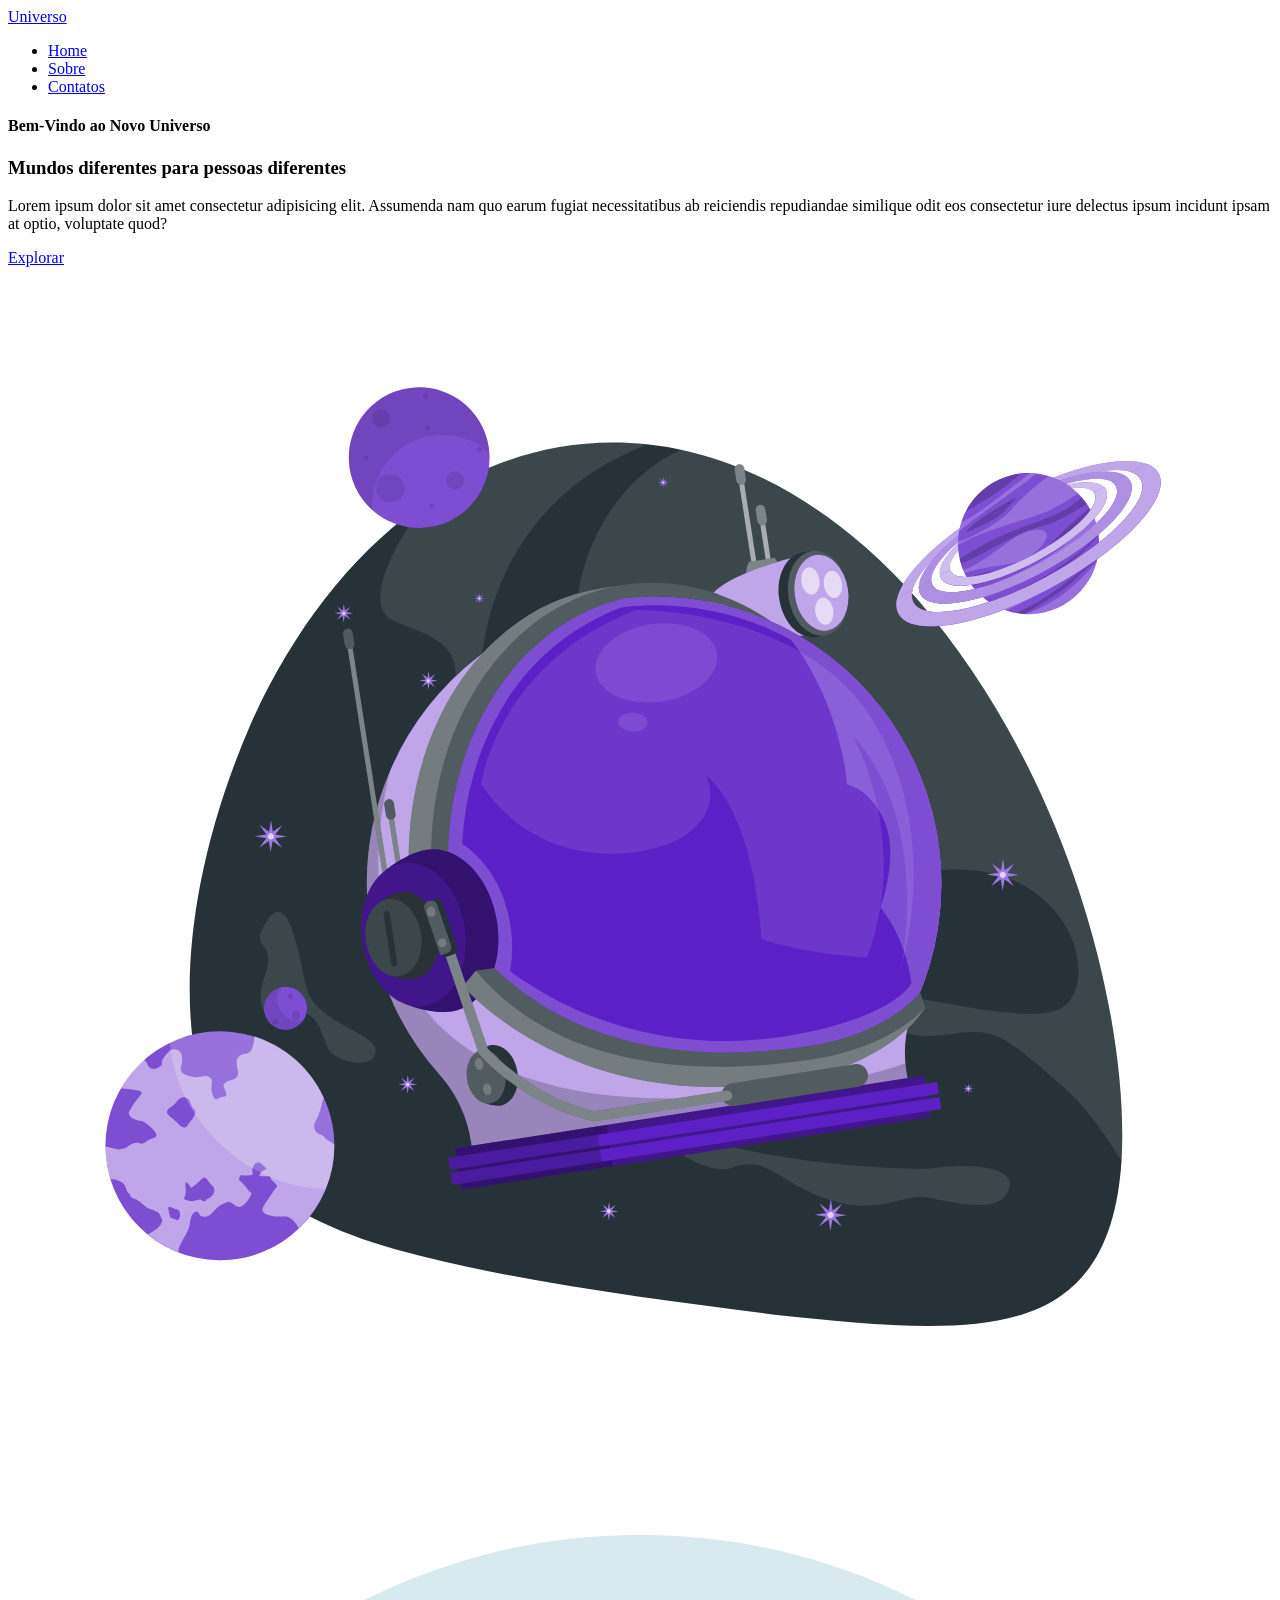
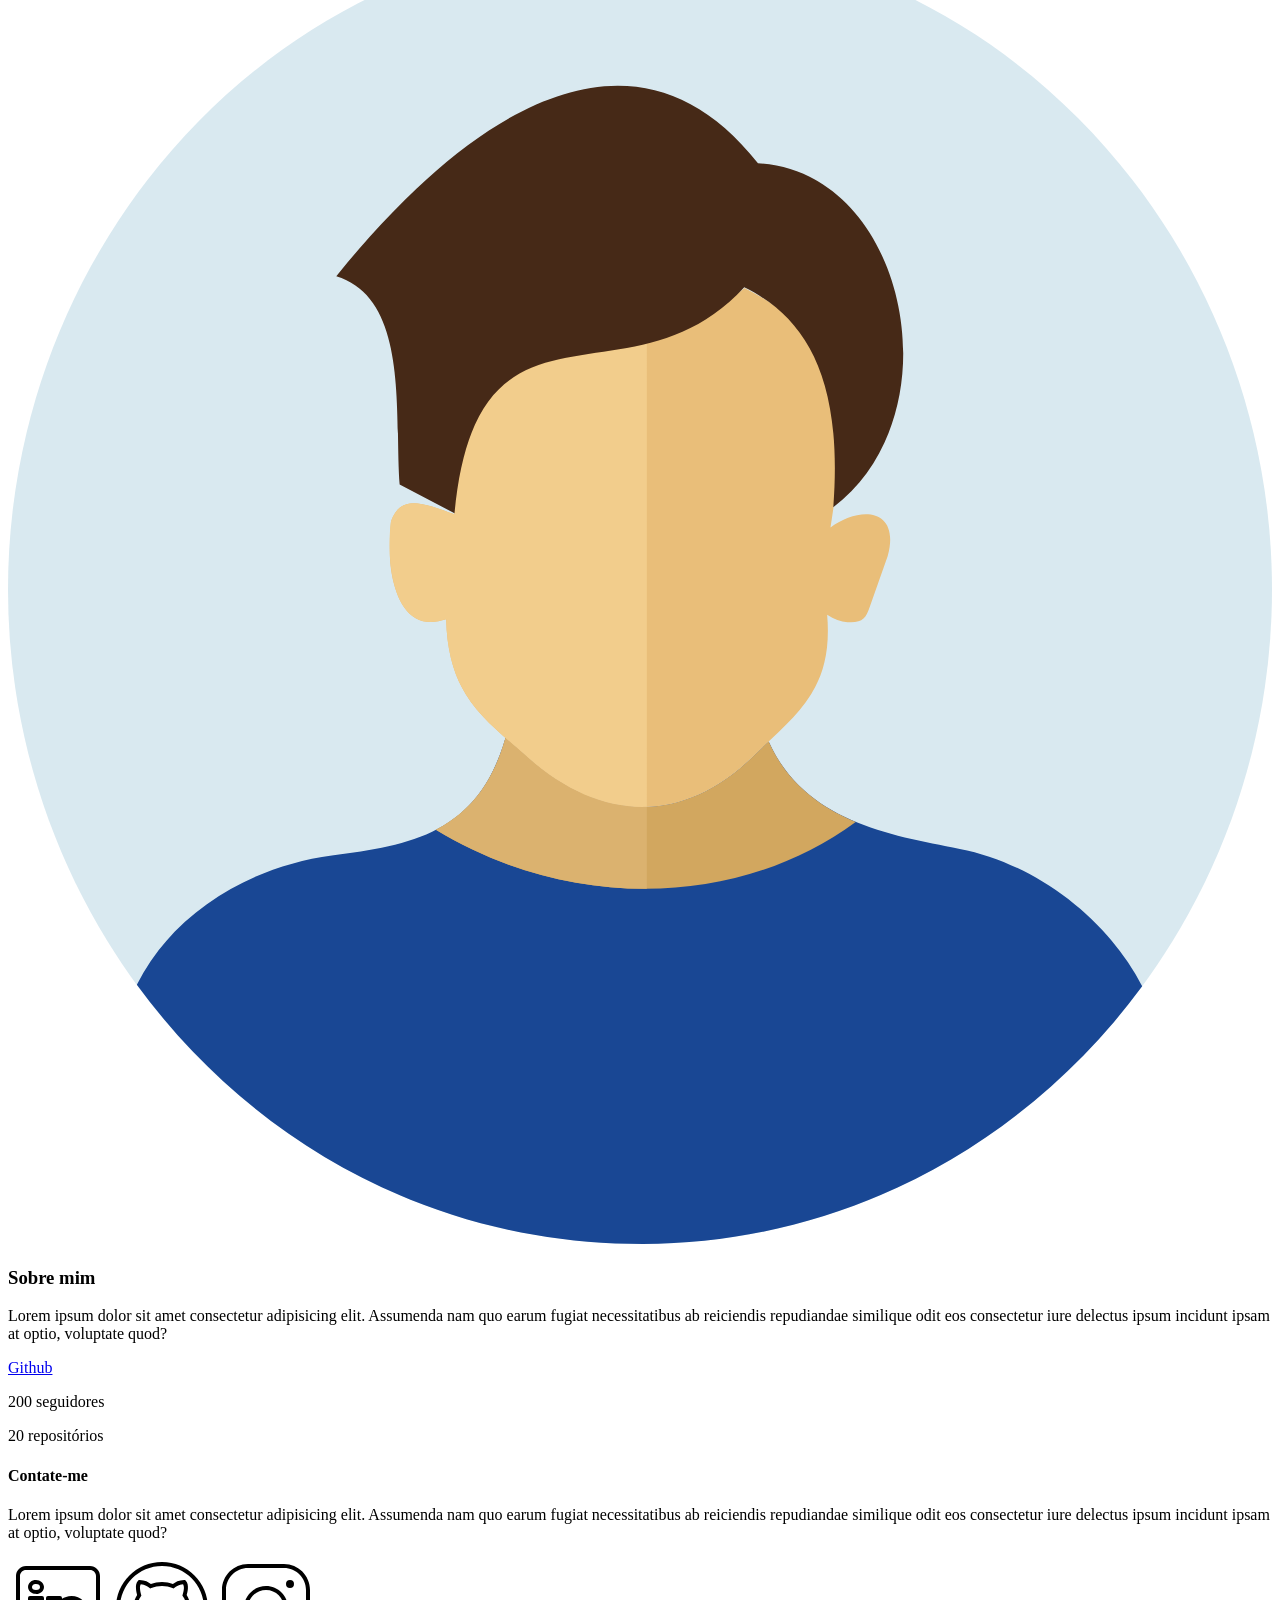
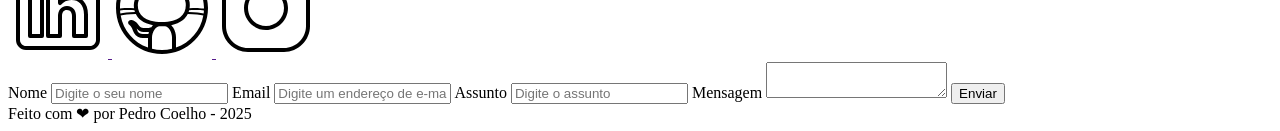
==== index.html @ 9529c49c ":sparkles: Commit do Index e Pagina 2" ====
<!DOCTYPE html>
<html lang="pt-br">
<head>
    <meta charset="UTF-8">
    <meta name="viewport" content="width=device-width, initial-scale=1.0">
    <meta name="description" content="Projeto Portfólio do Pedro, desenvolvedor Web FullStack">
    <meta name="author" content="Pedro Coelho">
    <meta name="keywords" content="portfólio, desenvolvedor, web, fullstack, Pedro Coelho, HTML, CSS, JavaScript" >
    <link rel="icon" href="./assets/img/favicon.svg">
    <title>Portfólio do Pedro</title>
</head>
<body>

    <!--Cabeçalho da página-->
    <header>

        <div id="header_content">
           <!-- Título do cabeçalho -->
            <div id="titulo">
                <a href="#">Universo</a>
            </div>

            <!--Menu-->
            <div id="menu">

                <!--Barra de Navegação-->
                <nav>
                    <ul>
                        <li><a href="#">Home</a></li>
                        <li><a href="#about">Sobre</a></li>
                        <li><a href="#contact">Contatos</a></li>
                    </ul>
                </nav>
            </div>
        </div>
    </header>

    <!--Seção princiál da página-->
    <main>

        <!--Seção Home-->
        <section id="home">
            <article id="home_texto">

                <h4>Bem-Vindo ao Novo Universo</h4>
                <h1>Mundos diferentes para pessoas diferentes</h1>
                <p>Lorem ipsum dolor sit amet consectetur adipisicing elit. Assumenda nam quo earum fugiat necessitatibus ab reiciendis repudiandae similique odit eos consectetur iure delectus ipsum incidunt ipsam at optio, voluptate quod?</p>
                <a href="https://github.com/phccoelho" target="_blank">Explorar</a>
            </article>

            <article id="home_imagem">

                <img src="./assets/img/astronauta.svg" alt="Capacete do Astronauta com Animação"/>


            </article>
        </section>

        <!--Seção Sobre-->
        <section id="about">
            
            <img src="./assets/img/user_01.svg" alt="Foto do Perfil do Github"/>

            <article id="about_texto">
                <h1>Sobre mim</h1>
                <p>Lorem ipsum dolor sit amet consectetur adipisicing elit. Assumenda nam quo earum fugiat necessitatibus ab reiciendis repudiandae similique odit eos consectetur iure delectus ipsum incidunt ipsam at optio, voluptate quod?</p>

                <div id="about_github">
                    <a href="https://github.com/phccoelho" target="_blank">Github</a>
                    <p>200 seguidores</p>
                    <p>20 repositórios</p>
                </div>
            </article>
        </section>

        <!--Seção Contatos-->
        <section id="contact">
            <h4>Contate-me</h4>
            <p>Lorem ipsum dolor sit amet consectetur adipisicing elit. Assumenda nam quo earum fugiat necessitatibus ab reiciendis repudiandae similique odit eos consectetur iure delectus ipsum incidunt ipsam at optio, voluptate quod?</p>
            
            <div id="icones_redes_sociais">
                
                <a href="" target="_blank">
                    <img src="./assets/img/linkedin.svg" alt="Ícone do Linkedin"/>
                </a>

                <a href="" target="_blank">
                    <img src="./assets/img/github.svg" alt="Ícone do Github"/>
                </a>

                <a href="" target="_blank">
                    <img src="./assets/img/instagram.svg" alt="Ícone do Instagram"/>
                </a>
            </div>
                
            <form action="" method="POST">
                <label for="nome">Nome</label>
                <input
                    id="nome"
                    name="nome"
                    type="text"
                    placeholder="Digite o seu nome"
                >
                <span id="txtNome"></span>

                <label for="email">Email</label>
                <input
                    id="email"
                    name="email"
                    type="text"
                    placeholder="Digite um endereço de e-mail válido"
                >
                <span id="txtEmail"></span>

                <label for="assunto">Assunto</label>
                <input
                    id="assunto"
                    name="assunto"
                    type="text"
                    placeholder="Digite o assunto"
                >
                <span id="txtAssunto"></span>

                <label for="mensagem">Mensagem</label>
                <textarea name="mensagem" id="mensagem" placeholder="Digite a sua mensagem">

                </textarea>

                <button type="submit">Enviar</button>
            </form>
        </section>
    </main>

    <!-- Rodapé da página -->
    <footer>        
        Feito com ❤ por Pedro Coelho - 2025
    </footer>
</body>
</html>
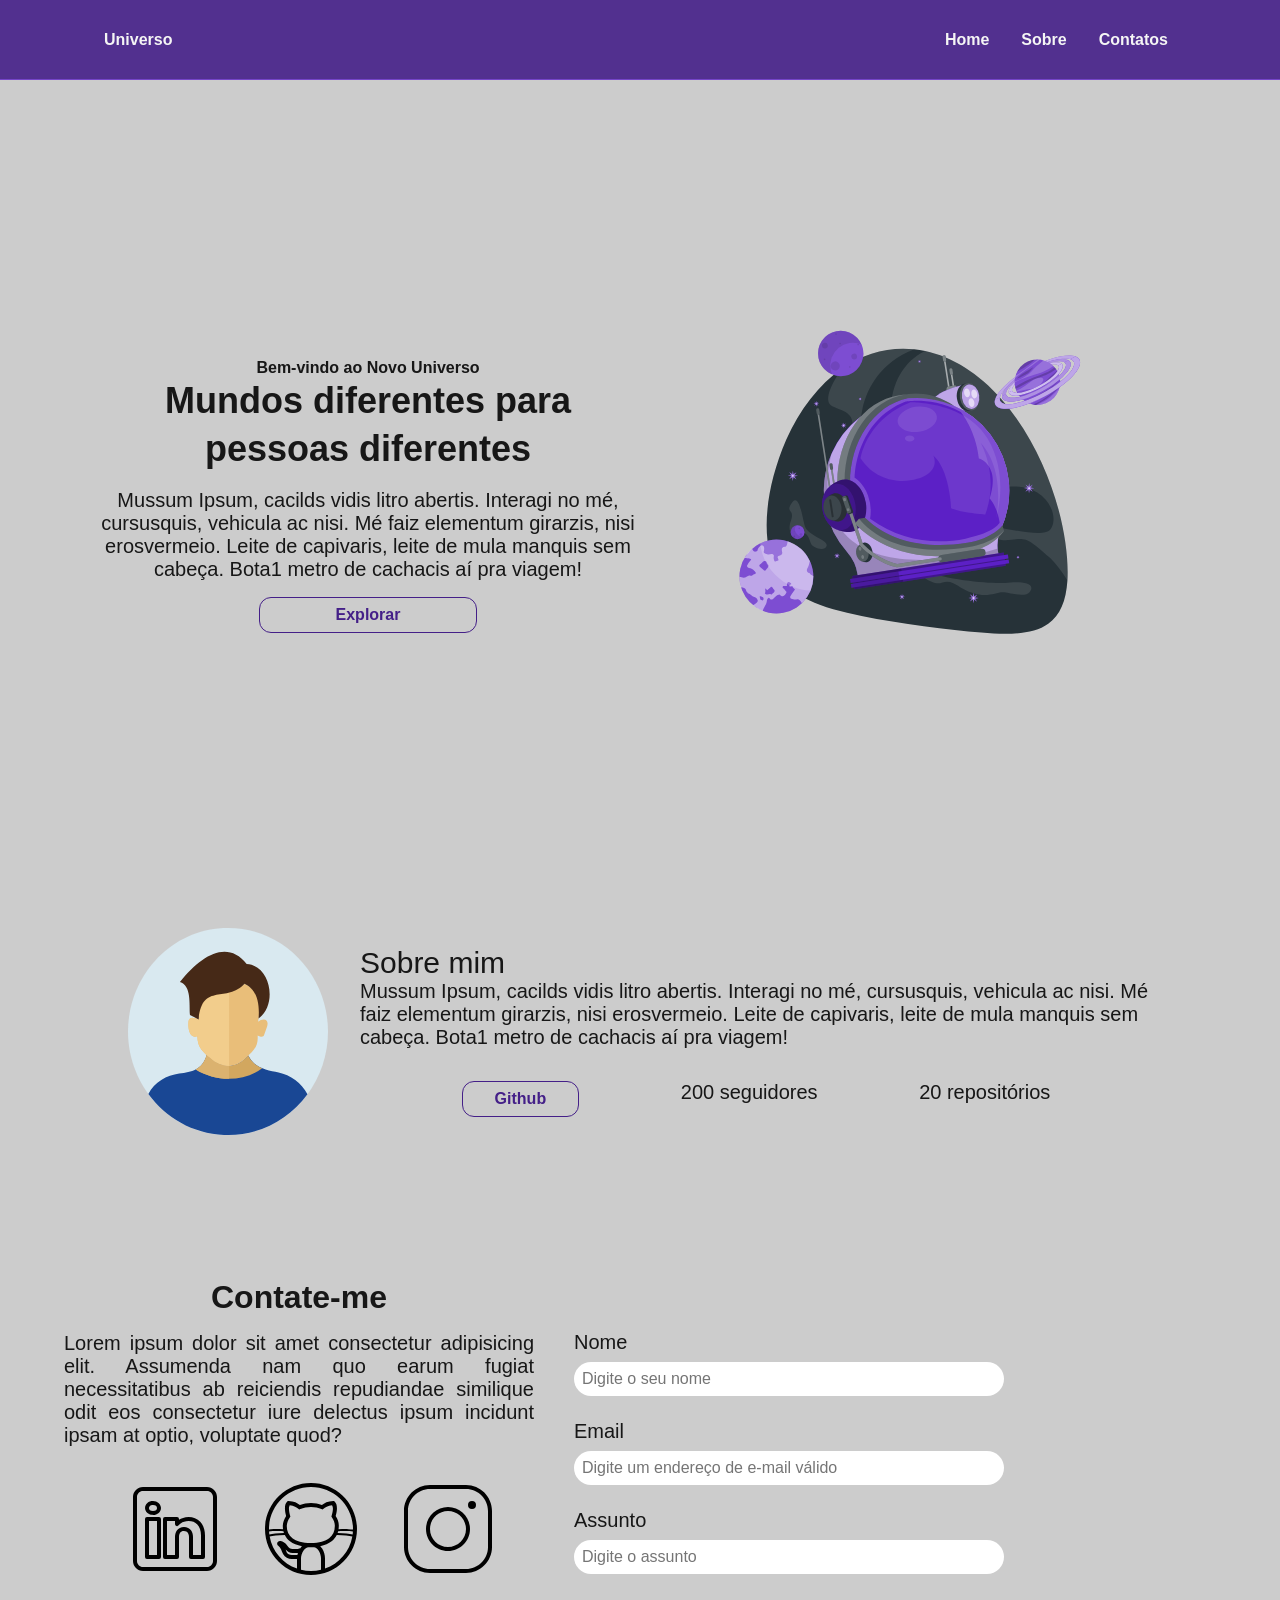
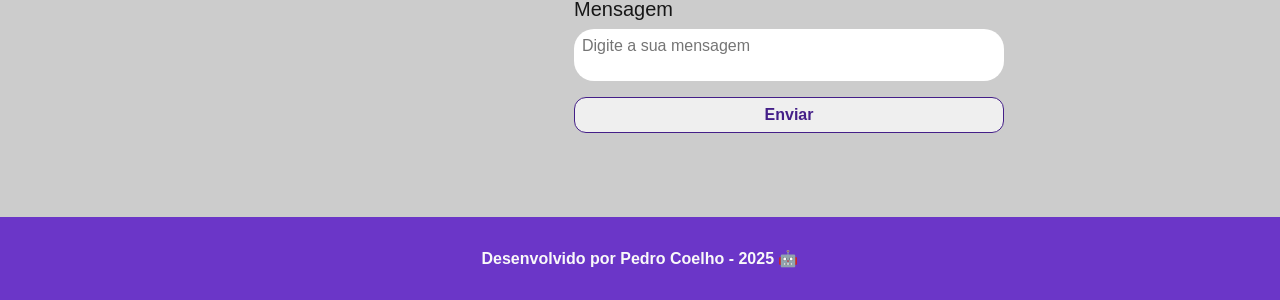
==== commit 195397c4: ":sparkles: Aplicação do CSS nas páginas" ====
--- a/index.html
+++ b/index.html
@@ -1,139 +1,166 @@
 <!DOCTYPE html>
-<html lang="pt-br">
-<head>
-    <meta charset="UTF-8">
-    <meta name="viewport" content="width=device-width, initial-scale=1.0">
-    <meta name="description" content="Projeto Portfólio do Pedro, desenvolvedor Web FullStack">
-    <meta name="author" content="Pedro Coelho">
-    <meta name="keywords" content="portfólio, desenvolvedor, web, fullstack, Pedro Coelho, HTML, CSS, JavaScript" >
-    <link rel="icon" href="./assets/img/favicon.svg">
+<html lang="pt-BR">
+  <head>
+
+    <!-- Servidores de Fontes do Google -->
+    <link rel="preconnect" href="https://fonts.googleapis.com" />
+    <link rel="preconnect" href="https://fonts.gstatic.com" crossorigin />
+
+    <!-- Fonte do Google - Poppins -->
+    <link href="https://fonts.googleapis.com/css2?family=Poppins&display=swap" rel="stylesheet"/>
+
+    <meta charset="UTF-8" />
+    <meta name="viewport" content="width=device-width, initial-scale=1.0" />
+    <meta name="description" content="Projeto Portfólio do Pedro, desenvolvedor web fullstack."/>
+    <meta name="author" content="Pedro Coelho" />
+    <meta name="keywords" content="Portfólio, desenvolvedor, web, fullstack, Pedro Coelho, HTML, CSS, JavaScript"/>
+    <link rel="icon" href="./assets/img/favicon.svg" />
+
+    <!-- Link pra acessar o CSS -->
+    <link rel="stylesheet" href="./assets/css/styles.css" />
+
     <title>Portfólio do Pedro</title>
-</head>
-<body>
+  </head>
+  <body>
+    <!-- Cabeçalho da página -->
+    <header class="flex menu_container">
 
-    <!--Cabeçalho da página-->
-    <header>
+      <div id="header_content" class="menu_content">
+        <!-- Título do cabeçalho -->
+        <div id="titulo">
+          <a href="#">Universo</a>
+        </div>
 
-        <div id="header_content">
-           <!-- Título do cabeçalho -->
-            <div id="titulo">
-                <a href="#">Universo</a>
-            </div>
+        <!-- menu -->
+        <div id="menu" class="flex">
 
-            <!--Menu-->
-            <div id="menu">
-
-                <!--Barra de Navegação-->
-                <nav>
-                    <ul>
-                        <li><a href="#">Home</a></li>
-                        <li><a href="#about">Sobre</a></li>
-                        <li><a href="#contact">Contatos</a></li>
-                    </ul>
-                </nav>
-            </div>
+          <!-- barra de navegação -->
+          <nav>
+            <ul class="flex menu_list">
+              <li><a href="#">Home</a></li>
+              <li><a href="#about">Sobre</a></li>
+              <li><a href="#contact">Contatos</a></li>
+            </ul>
+          </nav>
         </div>
+      </div>
     </header>
 
-    <!--Seção princiál da página-->
+    <!-- seção principal da página -->
     <main>
+      <!-- seção home -->
+      <section id="home" class="flex home_container">
 
-        <!--Seção Home-->
-        <section id="home">
-            <article id="home_texto">
+        <article id="home_texto" class="flex home_content">
+          <h4>Bem-vindo ao Novo Universo</h4>
+          <h1>Mundos diferentes para pessoas diferentes</h1>
+          <p>Mussum Ipsum, cacilds vidis litro abertis. Interagi no mé, cursusquis, vehicula ac nisi. Mé faiz elementum girarzis, nisi erosvermeio. Leite de capivaris, leite de mula manquis sem cabeça. Bota1 metro de cachacis aí pra viagem!</p>
+          <a href="https://github.com/phccoelho" target="_blank" class="botao" >Explorar</a
+          >
+        </article>
 
-                <h4>Bem-Vindo ao Novo Universo</h4>
-                <h1>Mundos diferentes para pessoas diferentes</h1>
-                <p>Lorem ipsum dolor sit amet consectetur adipisicing elit. Assumenda nam quo earum fugiat necessitatibus ab reiciendis repudiandae similique odit eos consectetur iure delectus ipsum incidunt ipsam at optio, voluptate quod?</p>
-                <a href="https://github.com/phccoelho" target="_blank">Explorar</a>
-            </article>
+        <article id="home_imagem" class="flex home_content">
+          <img src="./assets/img/astronauta.svg"alt="Capacete do astronauta com animação"/>
+        </article>
+      </section>
 
-            <article id="home_imagem">
+      <!-- seção sobre -->
+      <section id="about" class="flex">
+        <!--Conteúdo da seção-->
+        <div id="conteudo" class="flex">
+          <img src="./assets/img/user_01.svg" alt="Foto do perfil do GitHub" class="img_profile"/>
+          <article id="about_texto">
+            <h2>Sobre mim</h2>
+            <p>
+              Mussum Ipsum, cacilds vidis litro abertis. Interagi no mé, cursusquis, vehicula ac nisi. Mé faiz elementum girarzis, nisi erosvermeio. Leite de capivaris, leite de mula manquis sem cabeça. Bota1 metro de cachacis aí pra viagem!
+            </p>
 
-                <img src="./assets/img/astronauta.svg" alt="Capacete do Astronauta com Animação"/>
+            <div id="about_github" class="sobre_container">
+              <a
+                href="https://github.com/phccoelho" target="_blank"class="botao"
+                >Github</a
+              >
+              <p>200 seguidores</p>
+              <p>20 repositórios</p>
+            </div>
+          </article>
+        </div>
+      </section>
+      
+      <!-- seção contatos -->
+      <section id="contact" class="contato_container">
+        <article id="redes_sociais" class="contato_content">
+          <h4>Contate-me</h4>
+          <p>
+            Lorem ipsum dolor sit amet consectetur adipisicing elit. Assumenda nam
+            quo earum fugiat necessitatibus ab reiciendis repudiandae similique
+            odit eos consectetur iure delectus ipsum incidunt ipsam at optio,
+            voluptate quod?
+          </p>
 
+          <div id="icones_redes_sociais" class="social_container">
+            <a
+              href="https://www.linkedin.com/in/pedro-coelho-646552273/" target="_blank" class="social_icon"  aria-label="LinkedIn"
+            >
+              <img src="./assets/img/linkedin.svg" alt="Ícone do Linkedin" />
+            </a>
+            <a
+              href="https://github.com/phccoelho"target="_blank" class="social_icon" aria-label="GitHub"
+            >
+              <img src="./assets/img/github.svg" alt="Ícone do Github" />
+            </a>
+            <a
+              href=""
+              target="_blank"
+              aria-label="Instagram"
+              class="social_icon"
+            >
+              <img src="./assets/img/instagram.svg" alt="Ícone do Instagram" />
+            </a>
+          </div>
+        </article>
+          <form action="#" method="POST">
+            <label for="nome">Nome</label>
+            <input
+              id="nome"
+              name="nome"
+              type="text"
+              placeholder="Digite o seu nome"
+            />
+            <span id="txtNome"></span>
 
-            </article>
-        </section>
+            <label for="email">Email</label>
+            <input
+              id="email"
+              name="email"
+              type="text"
+              placeholder="Digite um endereço de e-mail válido"
+            />
+            <span id="txtEmail"></span>
 
-        <!--Seção Sobre-->
-        <section id="about">
-            
-            <img src="./assets/img/user_01.svg" alt="Foto do Perfil do Github"/>
+            <label for="assunto">Assunto</label>
+            <input
+              id="assunto"
+              name="assunto"
+              type="text"
+              placeholder="Digite o assunto"
+            />
+            <span id="txtAssunto"></span>
 
-            <article id="about_texto">
-                <h1>Sobre mim</h1>
-                <p>Lorem ipsum dolor sit amet consectetur adipisicing elit. Assumenda nam quo earum fugiat necessitatibus ab reiciendis repudiandae similique odit eos consectetur iure delectus ipsum incidunt ipsam at optio, voluptate quod?</p>
+            <label for="mensagem">Mensagem</label>
+            <textarea
+              name="mensagem"
+              id="mensagem"
+              placeholder="Digite a sua mensagem"
+            ></textarea>
 
-                <div id="about_github">
-                    <a href="https://github.com/phccoelho" target="_blank">Github</a>
-                    <p>200 seguidores</p>
-                    <p>20 repositórios</p>
-                </div>
-            </article>
-        </section>
-
-        <!--Seção Contatos-->
-        <section id="contact">
-            <h4>Contate-me</h4>
-            <p>Lorem ipsum dolor sit amet consectetur adipisicing elit. Assumenda nam quo earum fugiat necessitatibus ab reiciendis repudiandae similique odit eos consectetur iure delectus ipsum incidunt ipsam at optio, voluptate quod?</p>
-            
-            <div id="icones_redes_sociais">
-                
-                <a href="" target="_blank">
-                    <img src="./assets/img/linkedin.svg" alt="Ícone do Linkedin"/>
-                </a>
-
-                <a href="" target="_blank">
-                    <img src="./assets/img/github.svg" alt="Ícone do Github"/>
-                </a>
-
-                <a href="" target="_blank">
-                    <img src="./assets/img/instagram.svg" alt="Ícone do Instagram"/>
-                </a>
-            </div>
-                
-            <form action="" method="POST">
-                <label for="nome">Nome</label>
-                <input
-                    id="nome"
-                    name="nome"
-                    type="text"
-                    placeholder="Digite o seu nome"
-                >
-                <span id="txtNome"></span>
-
-                <label for="email">Email</label>
-                <input
-                    id="email"
-                    name="email"
-                    type="text"
-                    placeholder="Digite um endereço de e-mail válido"
-                >
-                <span id="txtEmail"></span>
-
-                <label for="assunto">Assunto</label>
-                <input
-                    id="assunto"
-                    name="assunto"
-                    type="text"
-                    placeholder="Digite o assunto"
-                >
-                <span id="txtAssunto"></span>
-
-                <label for="mensagem">Mensagem</label>
-                <textarea name="mensagem" id="mensagem" placeholder="Digite a sua mensagem">
-
-                </textarea>
-
-                <button type="submit">Enviar</button>
-            </form>
-        </section>
+            <button class="botao" type="submit">Enviar</button>
+          </form>
+         
+      </section>
     </main>
 
     <!-- Rodapé da página -->
-    <footer>        
-        Feito com ❤ por Pedro Coelho - 2025
-    </footer>
-</body>
+    <footer>Desenvolvido por Pedro Coelho - 2025 🤖</footer>
+  </body>
 </html>
--- a/assets/css/styles.css
+++ b/assets/css/styles.css
@@ -0,0 +1,361 @@
+/* RESETAR CONFIGURAÇÕES DO NAVEGADOR */
+* {
+    margin: 0;
+    padding: 0;
+    box-sizing: border-box;
+    text-decoration: none;
+    font-weight: 400;
+    outline: none;
+    font-family: "Poppings", sans-serif;
+  }
+  
+  /* VARIÁVEIS CORES */
+  
+  :root {
+    --purple-200: #9a7bd1;
+    --purple-500: #6b36c8;
+    --purple-800: #441f88;
+    --gray-200: #cccccc;
+    --gray-400: #505861;
+    --black-800: #171717;
+    --white: #f9f9f9;
+  }
+  
+  html {
+    width: 100%;
+    height: 100vh;
+    scroll-behavior: smooth;
+  }
+  
+  body {
+    background-color: var(--gray-200);
+    color: var(--black-800);
+    -webkit-font-smoothing: antialiased;
+    -moz-osx-font-smootingh: grayscale;
+  }
+  button,
+  a {
+    cursor: pointer;
+  }
+  .botao {
+    padding: 0.5rem 2rem;
+    border: 1px solid var(--purple-800);
+    border-radius: 0.75rem;
+    font-size: 1rem;
+    font-weight: 700;
+    text-align: center;
+    color: var(--purple-800);
+    background-color: none;
+  }
+  .botao:hover {
+    color:var(--white);
+    background-color: var(--purple-800);
+  }
+  .flex {
+    display:flex;
+    justify-content: center;
+    align-items: center;
+  }
+  
+  /* Header */
+  .menu_container{
+    position:stick;
+    top:0;
+    width:100%;
+    height: 5rem;
+    background-color: var(--purple-800);
+    border-bottom: 1px solid var(--purple-500);
+    filter:opacity(0.9);
+    z-index: 1000;
+  }
+  .menu_container a{
+    font-weight: 700;
+    color: var(--white);
+  }
+  .menu_container a:hover{
+    color: var(--purple-200);
+  }
+  .menu_content{
+    display: flex;
+    justify-content: space-between;
+    align-items: center;
+    width: 100%;
+    height: 100%;
+    max-width: 1120px;
+    padding: 0 1.5rem;
+  }
+  .menu_list{
+    display: flex;
+    text-align: center;
+    list-style: none;
+    margin: 0;
+    padding: 0;
+  }
+  
+  .menu_list li{
+    margin-left: 1rem;
+  }
+  
+  .menu_list a{
+    display: block;
+    padding: 0.5rem;
+  }
+  
+  /* Home */
+  
+  .home_container{
+    height: calc(100vh - 6.25rem);
+    max-width: 1120px;
+    margin: 1rem auto;
+    padding: 0 1rem;
+  }
+  
+  .home_container p,
+  h1,
+  h4{
+    text-align: center;
+  }
+  
+  .home_container h1{
+    font-size: 2.25rem;
+    font-weight: 700;
+    line-height: 3rem;
+  }
+  
+  .home_container h4{
+    font-weight: 700;
+  }
+  
+  .home_container p{
+    margin: 1rem 0;
+    font-size:1.25rem;
+  }
+  
+  .home_container .botao{
+    width: 40%;
+  }
+  
+  .home_content{
+    flex-direction: column;
+    width: 50vw;
+  }
+  
+  .home_content img{
+    width: 75%;
+  }
+
+/* Estilização da Seção About */
+
+#about{
+    flex-direction: column;
+    margin: 2rem auto;
+    width: 80%;
+ }
+
+#conteudo{
+    flex-direction: row;
+    gap: 2rem;
+    font-size:1.25rem;
+
+}
+
+.img_profile{
+    width: 200px;
+}
+
+.sobre_container{
+  display:flex;
+  justify-content: space-evenly;
+  margin: 2rem 0 0 0;
+  
+}
+
+
+
+
+/* Estilização da Seção Video */
+
+#video{
+    flex-direction: column;
+    margin: 2rem auto;
+    width: 90%;
+ }
+
+/* Contato */
+
+.contato_container{
+  display: grid;
+  grid-template-columns: 1fr 1fr;
+  gap:1.25rem;
+  max-width: 1120px;
+  margin: 4rem 2rem;
+  padding: 0 2rem;
+  width: 80%;
+}
+
+.contato_container h4{
+  margin: 1rem 0;
+  font-size: 2rem;
+  font-weight: 700;
+}
+
+.contato_content{
+  flex-direction: column;
+  margin: 4rem 0 0 0;
+  font-size:1.25rem;
+
+}
+
+.contato_content p{
+  display:block;
+  text-align: justify;
+}
+
+.social_container{
+  display:flex;
+  justify-content: space-evenly;
+  margin: 2rem 0 0 0;
+}
+
+.social_icon{
+  width:4.75rem;
+  height:4.75rem;
+}
+
+.social_icon:hover{
+  filter: brightness(0)
+          saturate(100%)
+          invert(20%)
+          sepia(24%)
+          saturate(4557%)
+          hue-rotate(242deg)
+          brightness(89%)
+          contrast(108%)
+}
+/*Formulário*/
+
+form{
+  display:flex;
+  flex-direction: column;
+  margin: 7rem 0 0 0;
+  padding: 1.25rem;
+}
+
+form label{
+  font-size: 1.25rem;
+  text-align: left;
+}
+
+form input,
+form textarea{
+  width:100%;
+  margin: 0.5rem 0 1rem;
+  padding: 0.5rem;
+  border-radius: 1.25rem;
+  border:none;
+  font-size: 1rem;
+}
+
+textarea{
+  resize:none;
+}
+
+form span{
+  margin-bottom: 0.5rem;
+  margin-left: 0.75rem;
+  font-size: 0.75rem;
+  line-height: 1.25rem;
+  color: red;
+}
+
+
+/* Estilização da Seção Footer */
+
+footer{
+    flex-direction: column;
+    margin: 0;
+    padding: 2rem;
+    color: var(--white);
+    background-color: var(--purple-500);
+    font-weight: bold;
+    text-align: center;
+}
+
+.redes_sociais {
+    display: flex;
+    justify-content: space-evenly; 
+    margin: 1rem 0 0 0;
+    width: 320px;
+}
+
+/*Responsibilidade mobile*/
+
+@media screen and(max-width: 960px){
+  body{
+    display: flex;
+    flex-direction: column;
+    min-height: 100vh;
+  }
+
+  main{
+    flex:1;
+    flex-direction: column;
+  }
+
+  footer{
+    margin-top: auto;
+  }
+
+  .home_container{
+    flex-direction: column-reverse;
+    gap:0;
+    height: auto;
+    margin-top: 0;
+    padding: 1rem;
+  }
+
+  .home_content{
+    width:100%;
+    margin: 0;
+  }
+
+  .home_content .botao{
+    width:60%;
+    margin-top: 1rem;
+  }
+
+  .sobre_container{
+    flex-direction: column;
+    height: auto;
+    margin: 1rem auto;
+    padding: 2rem 1rem;
+  }
+
+  .sobre_container img{
+    width:50%;
+    margin-bottom: 1rem;
+  }
+
+  .contato_container{
+    grid-template-columns: 1fr;
+    gap: 1rem;
+    margin: 1rem auto;
+    padding: 0 1rem;
+  }
+
+  .contato_content{
+    margin: 1rem 0 0 0;
+
+  }
+
+  .social_container{
+    margin: 1.5rem 0 0 0;
+
+  }
+
+  form{
+    margin: 1.5rem 0 0 0;
+    padding: 1rem;
+  }
+}
+
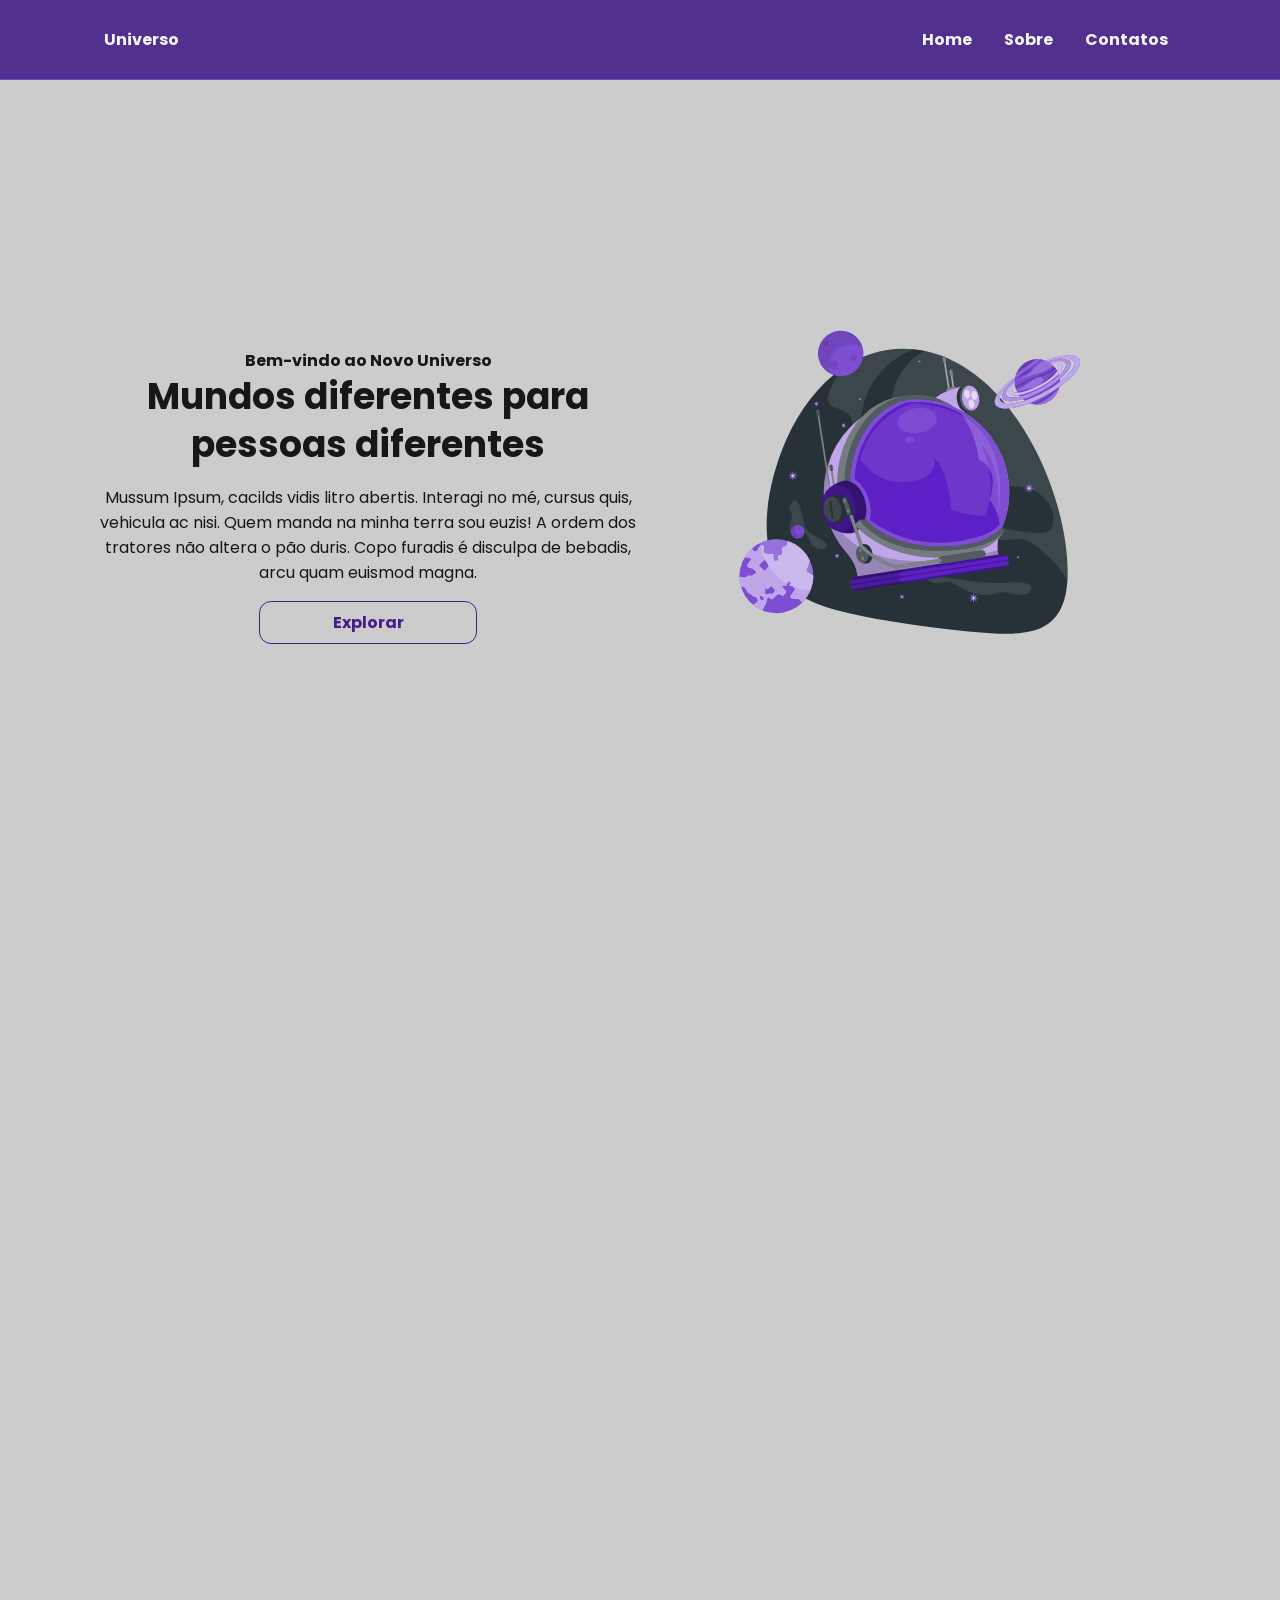
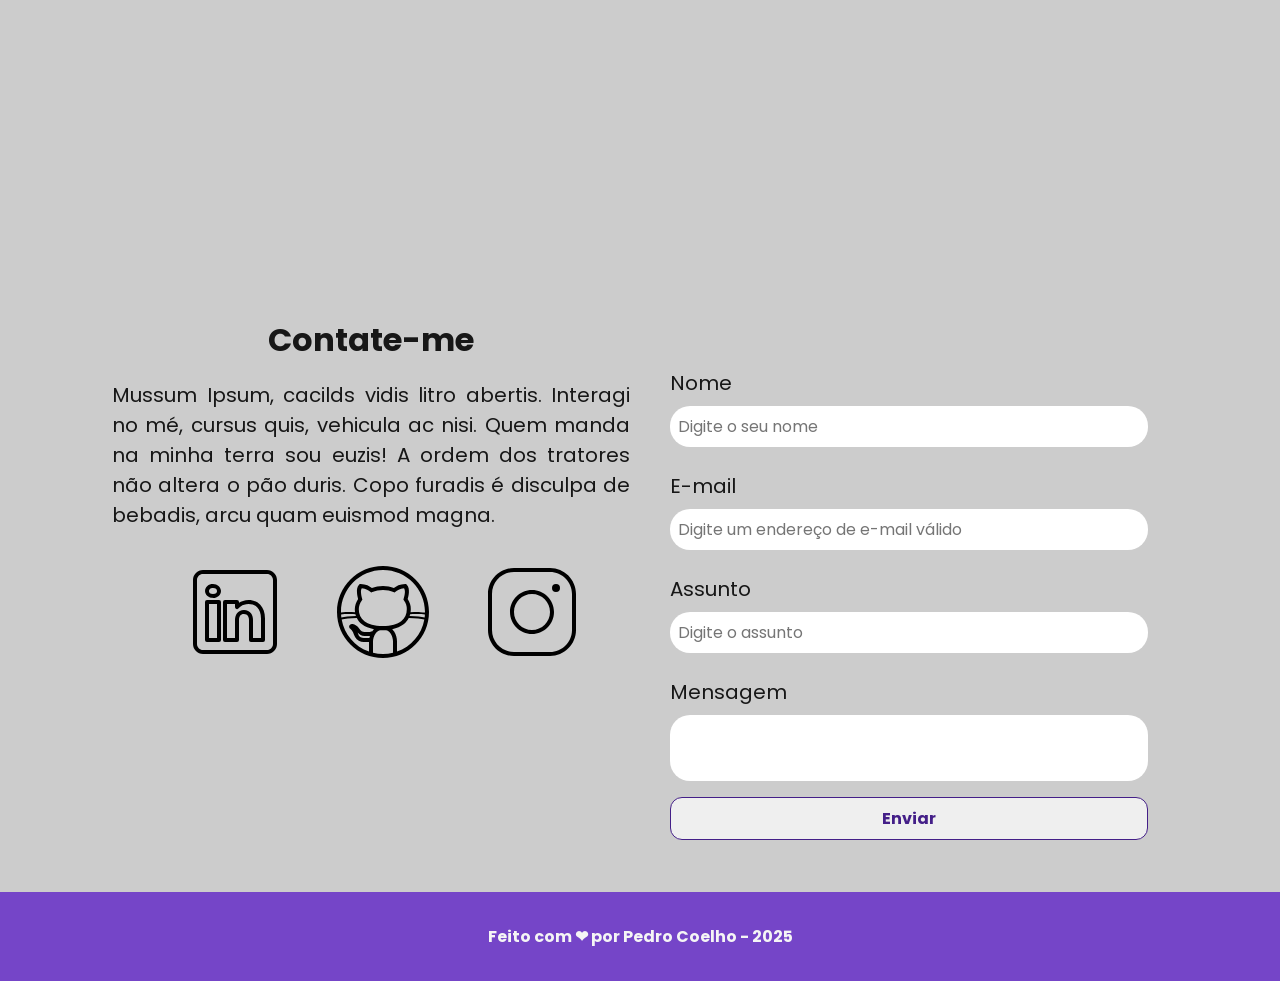
==== commit 867d9edb: ":sparkles: Criação do script.js" ====
--- a/index.html
+++ b/index.html
@@ -1,166 +1,142 @@
 <!DOCTYPE html>
-<html lang="pt-BR">
-  <head>
+<html lang="pt-br">
+
+<head>
 
     <!-- Servidores de Fontes do Google -->
-    <link rel="preconnect" href="https://fonts.googleapis.com" />
-    <link rel="preconnect" href="https://fonts.gstatic.com" crossorigin />
+    <link rel="preconnect" href="https://fonts.googleapis.com">
+    <link rel="preconnect" href="https://fonts.gstatic.com" crossorigin>
 
     <!-- Fonte do Google - Poppins -->
-    <link href="https://fonts.googleapis.com/css2?family=Poppins&display=swap" rel="stylesheet"/>
+    <link href="https://fonts.googleapis.com/css2?family=Poppins&display=swap" rel="stylesheet">
 
-    <meta charset="UTF-8" />
-    <meta name="viewport" content="width=device-width, initial-scale=1.0" />
-    <meta name="description" content="Projeto Portfólio do Pedro, desenvolvedor web fullstack."/>
-    <meta name="author" content="Pedro Coelho" />
-    <meta name="keywords" content="Portfólio, desenvolvedor, web, fullstack, Pedro Coelho, HTML, CSS, JavaScript"/>
+    <meta charset="UTF-8">
+    <meta name="viewport" content="width=device-width, initial-scale=1.0">
+    <meta name="description" content="Projeto Portfólio do Pedro desenvolvedor web fullstack.">
+    <meta name="author" content="Pedro Coelho">
+    <meta name="keywords" content="portfólio, desenvolvedor, web, fullstack, Pedro Coelho, HTML, CSS, JavaScript">
     <link rel="icon" href="./assets/img/favicon.svg" />
 
-    <!-- Link pra acessar o CSS -->
+    <!-- Link para o arquivo CSS -->
     <link rel="stylesheet" href="./assets/css/styles.css" />
 
-    <title>Portfólio do Pedro</title>
-  </head>
-  <body>
+    <title>Portfólio do Rafael</title>
+</head>
+
+<body>
+
     <!-- Cabeçalho da página -->
     <header class="flex menu_container">
 
-      <div id="header_content" class="menu_content">
-        <!-- Título do cabeçalho -->
-        <div id="titulo">
-          <a href="#">Universo</a>
+        <div id="header_content" class="menu_content">
+            <!-- Título do cabeçalho -->
+            <div id="titulo">
+                <a href="#">Universo</a>
+            </div>
+
+            <!-- Menu -->
+            <div id="menu" class="flex">
+
+                <!-- Barra de Navegação -->
+                <nav>
+                    <ul class="flex menu_list">
+                        <li><a href="#">Home</a></li>
+                        <li><a href="#about">Sobre</a></li>
+                        <li><a href="#contact">Contatos</a></li>
+                    </ul>
+                </nav>
+            </div>
         </div>
-
-        <!-- menu -->
-        <div id="menu" class="flex">
-
-          <!-- barra de navegação -->
-          <nav>
-            <ul class="flex menu_list">
-              <li><a href="#">Home</a></li>
-              <li><a href="#about">Sobre</a></li>
-              <li><a href="#contact">Contatos</a></li>
-            </ul>
-          </nav>
-        </div>
-      </div>
     </header>
 
-    <!-- seção principal da página -->
+    <!-- Seção principal da página -->
     <main>
-      <!-- seção home -->
-      <section id="home" class="flex home_container">
 
-        <article id="home_texto" class="flex home_content">
-          <h4>Bem-vindo ao Novo Universo</h4>
-          <h1>Mundos diferentes para pessoas diferentes</h1>
-          <p>Mussum Ipsum, cacilds vidis litro abertis. Interagi no mé, cursusquis, vehicula ac nisi. Mé faiz elementum girarzis, nisi erosvermeio. Leite de capivaris, leite de mula manquis sem cabeça. Bota1 metro de cachacis aí pra viagem!</p>
-          <a href="https://github.com/phccoelho" target="_blank" class="botao" >Explorar</a
-          >
-        </article>
+        <!-- Seção Home -->
+        <section id="home" class="flex home_container">
 
-        <article id="home_imagem" class="flex home_content">
-          <img src="./assets/img/astronauta.svg"alt="Capacete do astronauta com animação"/>
-        </article>
-      </section>
+            <!-- Texto da seção Home -->
+            <article id="home_texto" class="flex home_content">
+                <h4>Bem-vindo ao Novo Universo</h4>
+                <h1>Mundos diferentes para pessoas diferentes</h1>
+                <p>Mussum Ipsum, cacilds vidis litro abertis. Interagi no mé, cursus quis, vehicula ac nisi. Quem manda
+                    na minha terra sou euzis! A ordem dos tratores não altera o pão duris. Copo furadis é disculpa de
+                    bebadis, arcu quam euismod magna.</p>
+                <a href="https://github.com/phccoelho" target="_blank" class="botao">Explorar</a>
+            </article>
 
-      <!-- seção sobre -->
-      <section id="about" class="flex">
-        <!--Conteúdo da seção-->
-        <div id="conteudo" class="flex">
-          <img src="./assets/img/user_01.svg" alt="Foto do perfil do GitHub" class="img_profile"/>
-          <article id="about_texto">
-            <h2>Sobre mim</h2>
-            <p>
-              Mussum Ipsum, cacilds vidis litro abertis. Interagi no mé, cursusquis, vehicula ac nisi. Mé faiz elementum girarzis, nisi erosvermeio. Leite de capivaris, leite de mula manquis sem cabeça. Bota1 metro de cachacis aí pra viagem!
-            </p>
+            <!-- Imagem da seção  Home -->
+            <article id="home_imagem" class="flex home_content">
+                <img src="./assets/img/astronauta.svg" alt="Capacete do astronauta com animação" />
+            </article>
+        </section>
 
-            <div id="about_github" class="sobre_container">
-              <a
-                href="https://github.com/phccoelho" target="_blank"class="botao"
-                >Github</a
-              >
-              <p>200 seguidores</p>
-              <p>20 repositórios</p>
-            </div>
-          </article>
-        </div>
-      </section>
-      
-      <!-- seção contatos -->
-      <section id="contact" class="contato_container">
-        <article id="redes_sociais" class="contato_content">
-          <h4>Contate-me</h4>
-          <p>
-            Lorem ipsum dolor sit amet consectetur adipisicing elit. Assumenda nam
-            quo earum fugiat necessitatibus ab reiciendis repudiandae similique
-            odit eos consectetur iure delectus ipsum incidunt ipsam at optio,
-            voluptate quod?
-          </p>
+        <!-- Seção Sobre -->
+        <section id="about" class="flex sobre_container">
 
-          <div id="icones_redes_sociais" class="social_container">
-            <a
-              href="https://www.linkedin.com/in/pedro-coelho-646552273/" target="_blank" class="social_icon"  aria-label="LinkedIn"
-            >
-              <img src="./assets/img/linkedin.svg" alt="Ícone do Linkedin" />
-            </a>
-            <a
-              href="https://github.com/phccoelho"target="_blank" class="social_icon" aria-label="GitHub"
-            >
-              <img src="./assets/img/github.svg" alt="Ícone do Github" />
-            </a>
-            <a
-              href=""
-              target="_blank"
-              aria-label="Instagram"
-              class="social_icon"
-            >
-              <img src="./assets/img/instagram.svg" alt="Ícone do Instagram" />
-            </a>
-          </div>
-        </article>
-          <form action="#" method="POST">
-            <label for="nome">Nome</label>
-            <input
-              id="nome"
-              name="nome"
-              type="text"
-              placeholder="Digite o seu nome"
-            />
-            <span id="txtNome"></span>
+        </section>
 
-            <label for="email">Email</label>
-            <input
-              id="email"
-              name="email"
-              type="text"
-              placeholder="Digite um endereço de e-mail válido"
-            />
-            <span id="txtEmail"></span>
+        <!-- Seção de Contatos -->
+        <section id="contact" class="contato_container">
 
-            <label for="assunto">Assunto</label>
-            <input
-              id="assunto"
-              name="assunto"
-              type="text"
-              placeholder="Digite o assunto"
-            />
-            <span id="txtAssunto"></span>
+            <article id="redes_sociais" class="contato_content">
+                <h4>Contate-me</h4>
+                <p>Mussum Ipsum, cacilds vidis litro abertis. Interagi no mé, cursus quis, vehicula ac nisi. Quem manda
+                    na minha terra sou euzis! A ordem dos tratores não altera o pão duris. Copo furadis é disculpa de
+                    bebadis, arcu quam euismod magna.</p>
 
-            <label for="mensagem">Mensagem</label>
-            <textarea
-              name="mensagem"
-              id="mensagem"
-              placeholder="Digite a sua mensagem"
-            ></textarea>
+                <!-- Redes Sociais -->
+                <div id="icones_redes_sociais" class="social_container">
+                    <a href="" target="_blank" class="social_icon">
+                        <img src="./assets/img/linkedin.svg" alt="Ícone do LinkedIn" />
+                    </a>
 
-            <button class="botao" type="submit">Enviar</button>
-          </form>
-         
-      </section>
+                    <a href="" target="_blank" class="social_icon">
+                        <img src="./assets/img/github.svg" alt="Ícone do GitHub" />
+                    </a>
+
+                    <a href="" target="_blank" class="social_icon">
+                        <img src="./assets/img/instagram.svg" alt="Ícone do Instagram" />
+                    </a>
+                </div>
+            </article>
+
+            <!-- Formulário de Contato -->
+            <form action="https://formsubmit.co/5ef2024501797673d28212fb2fbf084b" method="POST" id="formulario">
+
+                <input type="hidden" name="_next" value="http://127.0.0.1:5500/sucess.html">
+                <input type="hidden" name="_captcha" value="false">
+
+                <label for="nome">Nome</label>
+                <input id="nome" name="nome" type="text" placeholder="Digite o seu nome">
+                <span id="txtNome"></span>
+
+                <label for="email">E-mail</label>
+                <input id="email" name="email" type="text" placeholder="Digite um endereço de e-mail válido">
+                <span id="txtEmail"></span>
+
+                <label for="assunto">Assunto</label>
+                <input id="assunto" name="assunto" type="text" placeholder="Digite o assunto">
+                <span id="txtAssunto"></span>
+
+                <label for="mensagem">Mensagem</label>
+
+                <textarea id="mensagem" name="mensagem" placeholder="Digite a sua mensagem">
+                </textarea>
+
+                <button class="botao" type="submit">Enviar</button>
+            </form>
+        </section>
     </main>
 
     <!-- Rodapé da página -->
-    <footer>Desenvolvido por Pedro Coelho - 2025 🤖</footer>
-  </body>
+    <footer>
+        Feito com ❤ por Pedro Coelho - 2025
+    </footer>
+
+    <!-- Script JavaScript -->
+    <script src="./assets/js/script.js"></script> 
+
+</body>
+
 </html>
--- a/assets/css/styles.css
+++ b/assets/css/styles.css
@@ -1,4 +1,5 @@
-/* RESETAR CONFIGURAÇÕES DO NAVEGADOR */
+/* RESETAR CONFIGURAÇÕES DO NAVEGAÇÃO */
+
 * {
     margin: 0;
     padding: 0;
@@ -6,38 +7,39 @@
     text-decoration: none;
     font-weight: 400;
     outline: none;
-    font-family: "Poppings", sans-serif;
-  }
-  
-  /* VARIÁVEIS CORES */
-  
-  :root {
+    font-family: 'Poppins', sans-serif;
+}
+
+/* VARIÁVEIS DE CORES */
+
+:root {
     --purple-200: #9a7bd1;
     --purple-500: #6b36c8;
     --purple-800: #441f88;
     --gray-200: #cccccc;
     --gray-400: #505861;
     --black-800: #171717;
-    --white: #f9f9f9;
-  }
-  
-  html {
+    --white: #F9F9F9;
+}
+
+html {
     width: 100%;
     height: 100vh;
     scroll-behavior: smooth;
-  }
-  
-  body {
+}
+
+body {
     background-color: var(--gray-200);
     color: var(--black-800);
     -webkit-font-smoothing: antialiased;
-    -moz-osx-font-smootingh: grayscale;
-  }
-  button,
-  a {
+    -moz-osx-font-smoothing: grayscale;
+}
+
+button, a {
     cursor: pointer;
-  }
-  .botao {
+}
+
+.botao {
     padding: 0.5rem 2rem;
     border: 1px solid var(--purple-800);
     border-radius: 0.75rem;
@@ -46,316 +48,381 @@
     text-align: center;
     color: var(--purple-800);
     background-color: none;
-  }
-  .botao:hover {
-    color:var(--white);
+}
+
+.botao:hover {
+    color: var(--white);
     background-color: var(--purple-800);
-  }
-  .flex {
+}
+
+.flex {
     display:flex;
     justify-content: center;
     align-items: center;
-  }
-  
-  /* Header */
-  .menu_container{
-    position:stick;
-    top:0;
-    width:100%;
+}
+
+/* Header */
+
+.menu_container{
+    position: sticky;
+    top: 0;
+    width: 100%;
     height: 5rem;
     background-color: var(--purple-800);
     border-bottom: 1px solid var(--purple-500);
-    filter:opacity(0.9);
+    filter: opacity(0.9);
     z-index: 1000;
-  }
-  .menu_container a{
+}
+
+.menu_container a{
     font-weight: 700;
     color: var(--white);
-  }
-  .menu_container a:hover{
+}
+
+.menu_container a:hover{
     color: var(--purple-200);
-  }
-  .menu_content{
-    display: flex;
+}
+
+.menu_content{
+    display:flex;
     justify-content: space-between;
     align-items: center;
     width: 100%;
     height: 100%;
     max-width: 1120px;
     padding: 0 1.5rem;
-  }
-  .menu_list{
+}
+
+.menu_list{
     display: flex;
     text-align: center;
     list-style: none;
     margin: 0;
     padding: 0;
-  }
-  
-  .menu_list li{
+}
+
+.menu_list li{
     margin-left: 1rem;
-  }
-  
-  .menu_list a{
+}
+
+.menu_list a{
     display: block;
     padding: 0.5rem;
-  }
-  
-  /* Home */
-  
-  .home_container{
+}
+
+#menu_content_sucess {
+    width: 100%;
+    max-width: 1120px;
+    padding: 0 1.5rem;
+    display: flex;
+    justify-content: center;
+    align-items: center;
+}
+
+#menu_content_sucess a {
+    font-size: 1rem;
+    font-weight: 700;
+}
+
+/* Home */
+
+.home_container{
     height: calc(100vh - 6.25rem);
     max-width: 1120px;
     margin: 1rem auto;
     padding: 0 1rem;
-  }
-  
-  .home_container p,
-  h1,
-  h4{
-    text-align: center;
-  }
-  
-  .home_container h1{
+}
+
+.home_container p,
+h1,
+h4{
+    text-align: center;
+}
+
+.home_container h1{
     font-size: 2.25rem;
     font-weight: 700;
     line-height: 3rem;
-  }
-  
-  .home_container h4{
-    font-weight: 700;
-  }
-  
-  .home_container p{
+}
+
+.home_container h4{
+    font-weight: 700;
+}
+
+.home_container p{
     margin: 1rem 0;
-    font-size:1.25rem;
-  }
-  
-  .home_container .botao{
+}
+
+.home_container .botao{
     width: 40%;
-  }
-  
-  .home_content{
+}
+
+.home_content{
     flex-direction: column;
     width: 50vw;
-  }
-  
-  .home_content img{
+}
+
+.home_content img{
     width: 75%;
-  }
-
-/* Estilização da Seção About */
-
-#about{
+}
+
+/* Sobre */
+.sobre_container {
+    max-width: 1120px;
+    margin: -1.25rem auto;
+    padding: 0 1rem;
+    height: 100vh;
+}
+
+.sobre_container img {
+    width: 30%;
+    margin: 1rem;
+    border: 5px solid var(--purple-500);
+    border-radius: 50%;
+}
+
+.sobre_container h2 {
+    font-size: 2rem;
+    font-weight: bold;
+    line-height: 3rem;
+    text-align: center;
+}
+
+.sobre_container p {
+    margin: 1rem 0;
+    text-align: center;
+}
+
+.sobre_github {
+    justify-content: space-evenly;
+}
+
+#sobre_texto {
+    margin-left: 2rem;
+}
+
+/* Contato */
+
+.contato_container{
+    display: grid;
+    grid-template-columns: 1fr 1fr;
+    gap: 1.25rem;
+    max-width: 1120px;
+    margin: 4rem auto 2rem;
+    padding: 0 2rem;
+}
+
+.contato_container h4{
+    margin: 1rem 0;
+    font-size: 2rem;
+    font-weight: 700;
+}
+
+.contato_content{
     flex-direction: column;
-    margin: 2rem auto;
-    width: 80%;
- }
-
-#conteudo{
-    flex-direction: row;
-    gap: 2rem;
-    font-size:1.25rem;
-
-}
-
-.img_profile{
-    width: 200px;
-}
-
-.sobre_container{
-  display:flex;
-  justify-content: space-evenly;
-  margin: 2rem 0 0 0;
-  
-}
-
-
-
-
-/* Estilização da Seção Video */
-
-#video{
+    margin: 4rem 0 0 0;
+    font-size: 1.25rem;
+}
+
+.contato_content p{
+    display: block;
+    text-align: justify;
+}
+
+.social_container{
+    display: flex;
+    justify-content: space-evenly;
+    margin: 2rem 0 0 0;
+}
+
+.social_icon{
+    width: 4.75rem;
+    height: 4.75rem;
+}
+
+.social_icon:hover{
+    filter: brightness(0)
+            saturate(100%)
+            invert(20%)
+            sepia(24%)
+            saturate(4557%)
+            hue-rotate(242deg)
+            brightness(89%)
+            contrast(108%)
+}
+
+/* Formulário */
+
+form{
+    display: flex;
     flex-direction: column;
-    margin: 2rem auto;
-    width: 90%;
- }
-
-/* Contato */
-
-.contato_container{
-  display: grid;
-  grid-template-columns: 1fr 1fr;
-  gap:1.25rem;
-  max-width: 1120px;
-  margin: 4rem 2rem;
-  padding: 0 2rem;
-  width: 80%;
-}
-
-.contato_container h4{
-  margin: 1rem 0;
-  font-size: 2rem;
-  font-weight: 700;
-}
-
-.contato_content{
-  flex-direction: column;
-  margin: 4rem 0 0 0;
-  font-size:1.25rem;
-
-}
-
-.contato_content p{
-  display:block;
-  text-align: justify;
-}
-
-.social_container{
-  display:flex;
-  justify-content: space-evenly;
-  margin: 2rem 0 0 0;
-}
-
-.social_icon{
-  width:4.75rem;
-  height:4.75rem;
-}
-
-.social_icon:hover{
-  filter: brightness(0)
-          saturate(100%)
-          invert(20%)
-          sepia(24%)
-          saturate(4557%)
-          hue-rotate(242deg)
-          brightness(89%)
-          contrast(108%)
-}
-/*Formulário*/
-
-form{
-  display:flex;
-  flex-direction: column;
-  margin: 7rem 0 0 0;
-  padding: 1.25rem;
+    margin: 7rem 0 0 0;
+    padding: 1.25rem;
 }
 
 form label{
-  font-size: 1.25rem;
-  text-align: left;
+    font-size: 1.25rem;
+    text-align: left;
 }
 
 form input,
 form textarea{
-  width:100%;
-  margin: 0.5rem 0 1rem;
-  padding: 0.5rem;
-  border-radius: 1.25rem;
-  border:none;
-  font-size: 1rem;
+    width: 100%;
+    margin: 0.5rem 0 1rem;
+    padding: 0.5rem;
+    border-radius: 1.25rem;
+    border: none;
+    font-size: 1rem;
 }
 
 textarea{
-  resize:none;
+    resize: none;
 }
 
 form span{
-  margin-bottom: 0.5rem;
-  margin-left: 0.75rem;
-  font-size: 0.75rem;
-  line-height: 1.25rem;
-  color: red;
-}
-
-
-/* Estilização da Seção Footer */
-
-footer{
-    flex-direction: column;
+    margin-bottom: 0.5rem;
+    margin-left: 0.75rem;
+    font-size: 0.75rem;
+    line-height: 1.25rem;
+    color: red;
+}
+
+/* Footer */
+footer {
     margin: 0;
     padding: 2rem;
+    font-weight: bold;
+    text-align: center;
     color: var(--white);
     background-color: var(--purple-500);
-    font-weight: bold;
-    text-align: center;
-}
-
-.redes_sociais {
-    display: flex;
-    justify-content: space-evenly; 
-    margin: 1rem 0 0 0;
-    width: 320px;
-}
-
-/*Responsibilidade mobile*/
-
-@media screen and(max-width: 960px){
-  body{
-    display: flex;
-    flex-direction: column;
-    min-height: 100vh;
-  }
-
-  main{
-    flex:1;
-    flex-direction: column;
-  }
-
-  footer{
-    margin-top: auto;
-  }
-
-  .home_container{
-    flex-direction: column-reverse;
-    gap:0;
-    height: auto;
-    margin-top: 0;
-    padding: 1rem;
-  }
-
-  .home_content{
-    width:100%;
-    margin: 0;
-  }
-
-  .home_content .botao{
-    width:60%;
-    margin-top: 1rem;
-  }
-
-  .sobre_container{
-    flex-direction: column;
-    height: auto;
-    margin: 1rem auto;
-    padding: 2rem 1rem;
-  }
-
-  .sobre_container img{
-    width:50%;
-    margin-bottom: 1rem;
-  }
-
-  .contato_container{
-    grid-template-columns: 1fr;
-    gap: 1rem;
+    filter: opacity(0.9);
+}
+
+
+/* Home - Página Sucess */
+.home_container_sucess {
+    height: calc(100vh - 12.5rem);
+    max-width: 1120px;
     margin: 1rem auto;
     padding: 0 1rem;
-  }
-
-  .contato_content{
-    margin: 1rem 0 0 0;
-
-  }
-
-  .social_container{
-    margin: 1.5rem 0 0 0;
-
-  }
-
-  form{
-    margin: 1.5rem 0 0 0;
+}
+
+#home_sucess {
+    width: 50vw;
+    flex-direction: column;
+}
+
+#home_sucess h1 {
+    font-size: 2rem;
+    font-weight: 700;
+}
+
+#home_sucess h4 {
+    font-size: 1.25rem;
     padding: 1rem;
-  }
-}
-
+}
+
+/* Sobre */
+.sobre_container {
+    max-width: 1120px;
+    margin: -1.25rem auto;
+    padding: 0 1rem;
+    height: 100vh;
+}
+
+.sobre_container img {
+    width: 30%;
+    margin: 1rem;
+    border: 5px solid var(--purple-500);
+    border-radius: 50%;
+}
+
+.sobre_container h2 {
+    font-size: 2rem;
+    font-weight: bold;
+    line-height: 3rem;
+    text-align: center;
+}
+
+.sobre_container p {
+    margin: 1rem 0;
+    text-align: center;
+}
+
+.sobre_github {
+    justify-content: space-evenly;
+}
+
+#sobre_texto {
+    margin-left: 2rem;
+}
+
+/* Responsividade Mobile */
+
+@media screen and (max-width: 960px){
+    body{
+        display: flex;
+        flex-direction: column;
+        min-height: 100vh;
+    }
+
+    main{
+        flex: 1;
+        flex-direction: column;
+    }
+
+    footer{
+        margin-top: auto;
+    }
+
+    .home_container{
+        flex-direction: column-reverse;
+        gap: 0;
+        height: auto;
+        margin-top: 0;
+        padding: 1rem;
+    }
+
+    .home_content{
+        width: 100%;
+        margin: 0;
+    }
+
+    .home_content .botao{
+        width: 60%;
+        margin-top: 1rem;
+    }
+
+    .sobre_container{
+        flex-direction: column;
+        height: auto;
+        margin: 1rem auto;
+        padding: 2rem 1rem;
+    }
+
+    .sobre_container img{
+        width: 50%;
+        margin-bottom: 1rem;
+    }
+
+    .contato_container{
+        grid-template-columns: 1fr;
+        gap: 1rem;
+        margin: 1rem auto;
+        padding: 0 1rem;
+    }
+
+    .contato_content{
+        margin: 1rem 0 0 0;
+    }
+
+    .social_container{
+        margin: 1.5rem 0 0 0;
+    }
+
+    form{
+        margin: 1.5rem 0 0 0;
+        padding: 1rem;
+    }
+}
+
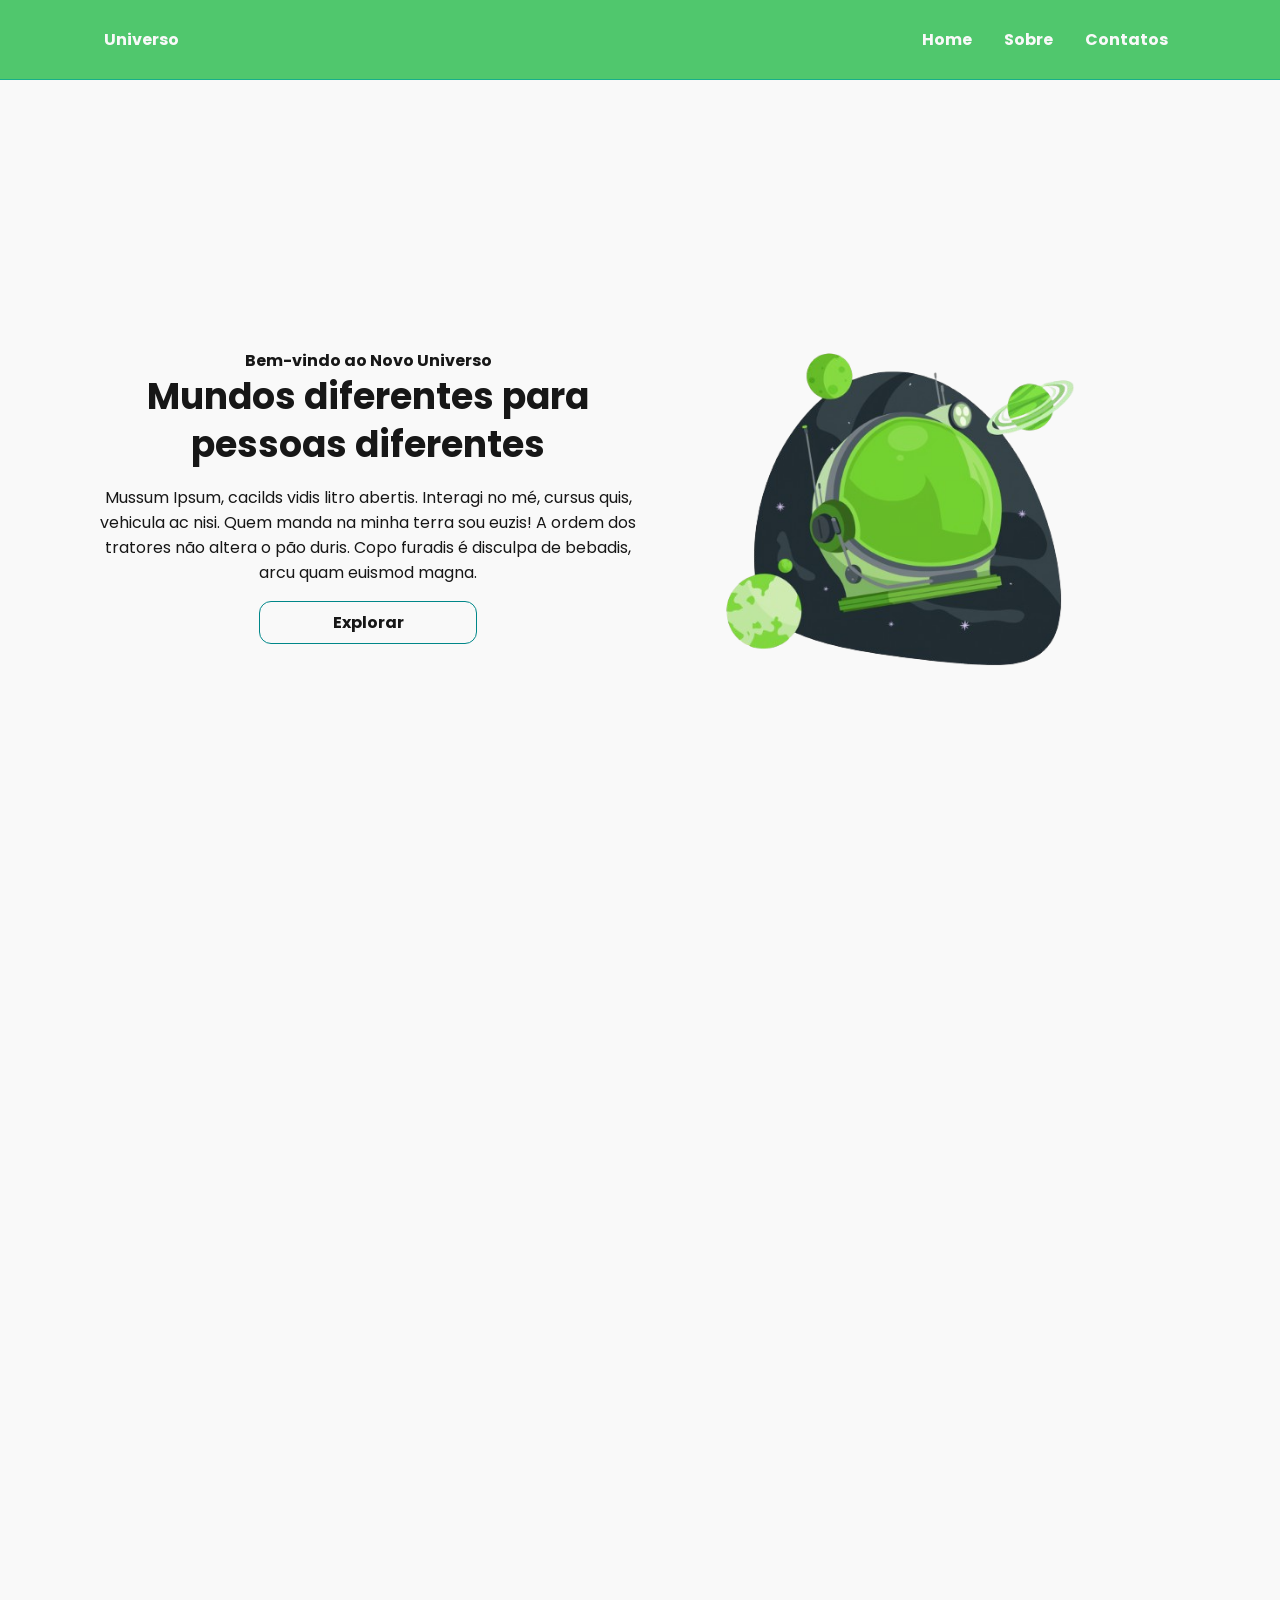
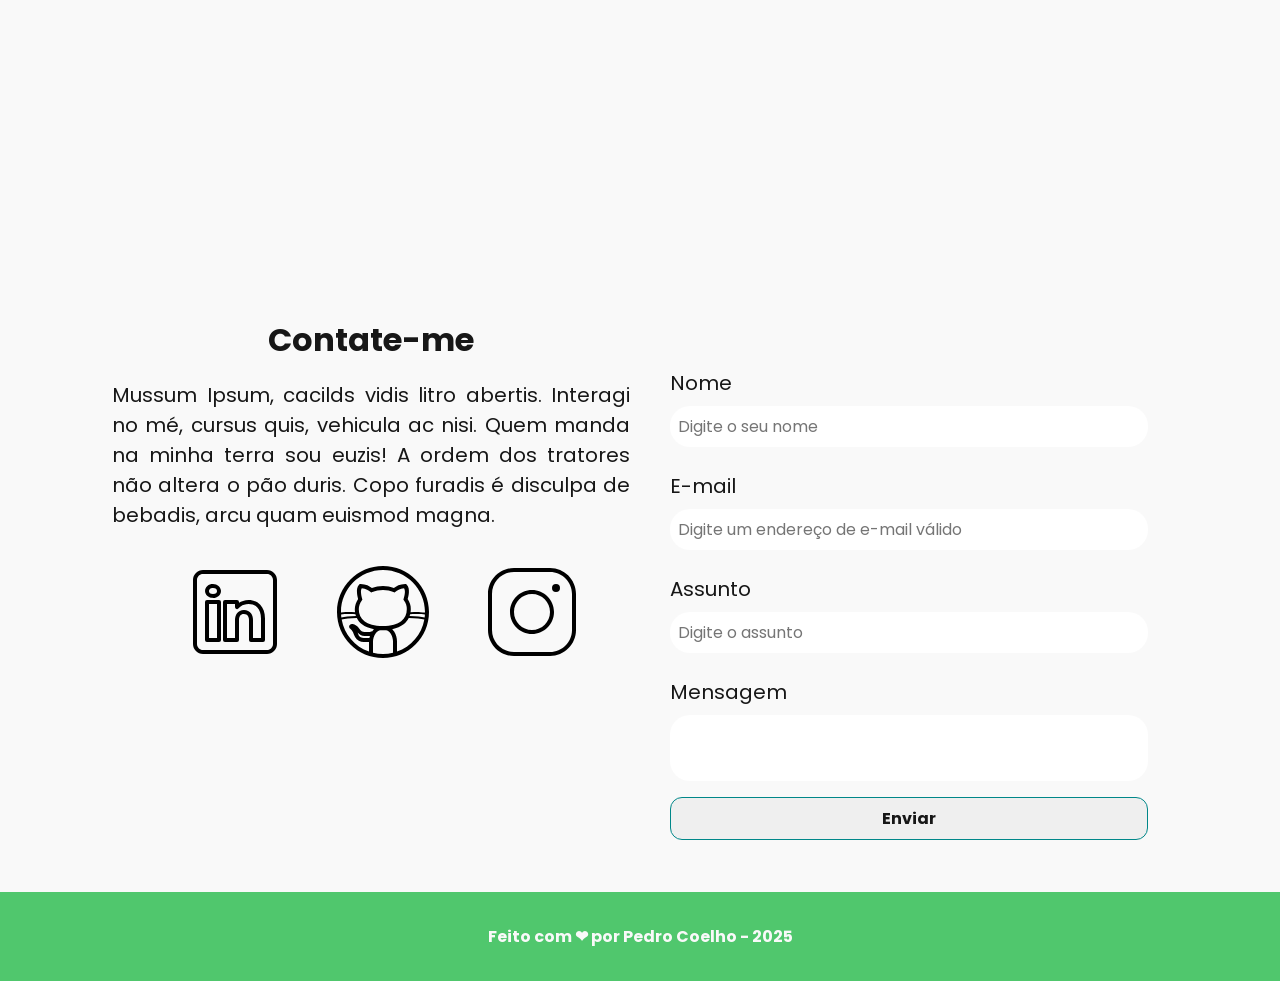
==== commit feb261dd: ":sparkles: Alterações no Portfólio" ====
--- a/index.html
+++ b/index.html
@@ -20,7 +20,7 @@
     <!-- Link para o arquivo CSS -->
     <link rel="stylesheet" href="./assets/css/styles.css" />
 
-    <title>Portfólio do Rafael</title>
+    <title>Portfólio do Pedro</title>
 </head>
 
 <body>
@@ -67,7 +67,7 @@
 
             <!-- Imagem da seção  Home -->
             <article id="home_imagem" class="flex home_content">
-                <img src="./assets/img/astronauta.svg" alt="Capacete do astronauta com animação" />
+                <img src="./assets/img/astronauta_verde.png" alt="Capacete do astronauta com animação" />
             </article>
         </section>
 
--- a/assets/css/styles.css
+++ b/assets/css/styles.css
@@ -13,13 +13,17 @@
 /* VARIÁVEIS DE CORES */
 
 :root {
-    --purple-200: #9a7bd1;
-    --purple-500: #6b36c8;
-    --purple-800: #441f88;
+    --orange: #ffc75f;
+    --orange-200:#ff9671;
+    --orange-100:#fff9ee  ;
     --gray-200: #cccccc;
     --gray-400: #505861;
     --black-800: #171717;
     --white: #F9F9F9;
+    --green:#3dc15d;
+    --green-100:#00a67e;
+    --green-200:#a0d626;
+    --blue:#008789;
 }
 
 html {
@@ -29,7 +33,7 @@
 }
 
 body {
-    background-color: var(--gray-200);
+    background-color: var(--white);
     color: var(--black-800);
     -webkit-font-smoothing: antialiased;
     -moz-osx-font-smoothing: grayscale;
@@ -41,7 +45,7 @@
 
 .botao {
     padding: 0.5rem 2rem;
-    border: 1px solid var(--purple-800);
+    border: 1px solid var(--blue);
     border-radius: 0.75rem;
     font-size: 1rem;
     font-weight: 700;
@@ -52,7 +56,7 @@
 
 .botao:hover {
     color: var(--white);
-    background-color: var(--purple-800);
+    background-color: var(--green-100);
 }
 
 .flex {
@@ -68,8 +72,8 @@
     top: 0;
     width: 100%;
     height: 5rem;
-    background-color: var(--purple-800);
-    border-bottom: 1px solid var(--purple-500);
+    background-color: var(--green);
+    border-bottom: 1px solid var(--green-100);
     filter: opacity(0.9);
     z-index: 1000;
 }
@@ -80,7 +84,7 @@
 }
 
 .menu_container a:hover{
-    color: var(--purple-200);
+    color: var(--black-800);
 }
 
 .menu_content{
@@ -177,7 +181,7 @@
 .sobre_container img {
     width: 30%;
     margin: 1rem;
-    border: 5px solid var(--purple-500);
+    border: 5px solid var(--green-100);
     border-radius: 50%;
 }
 
@@ -241,14 +245,14 @@
 }
 
 .social_icon:hover{
-    filter: brightness(0)
-            saturate(100%)
-            invert(20%)
-            sepia(24%)
-            saturate(4557%)
-            hue-rotate(242deg)
-            brightness(89%)
-            contrast(108%)
+    filter:brightness(0) 
+            saturate(100%) 
+            invert(70%) 
+            sepia(22%) 
+            saturate(680%) 
+            hue-rotate(72deg) 
+            brightness(98%) 
+            contrast(85%);
 }
 
 /* Formulário */
@@ -294,7 +298,7 @@
     font-weight: bold;
     text-align: center;
     color: var(--white);
-    background-color: var(--purple-500);
+    background-color: var(--green);
     filter: opacity(0.9);
 }
 
@@ -333,7 +337,7 @@
 .sobre_container img {
     width: 30%;
     margin: 1rem;
-    border: 5px solid var(--purple-500);
+    border: 5px solid var(--green-100);
     border-radius: 50%;
 }
 
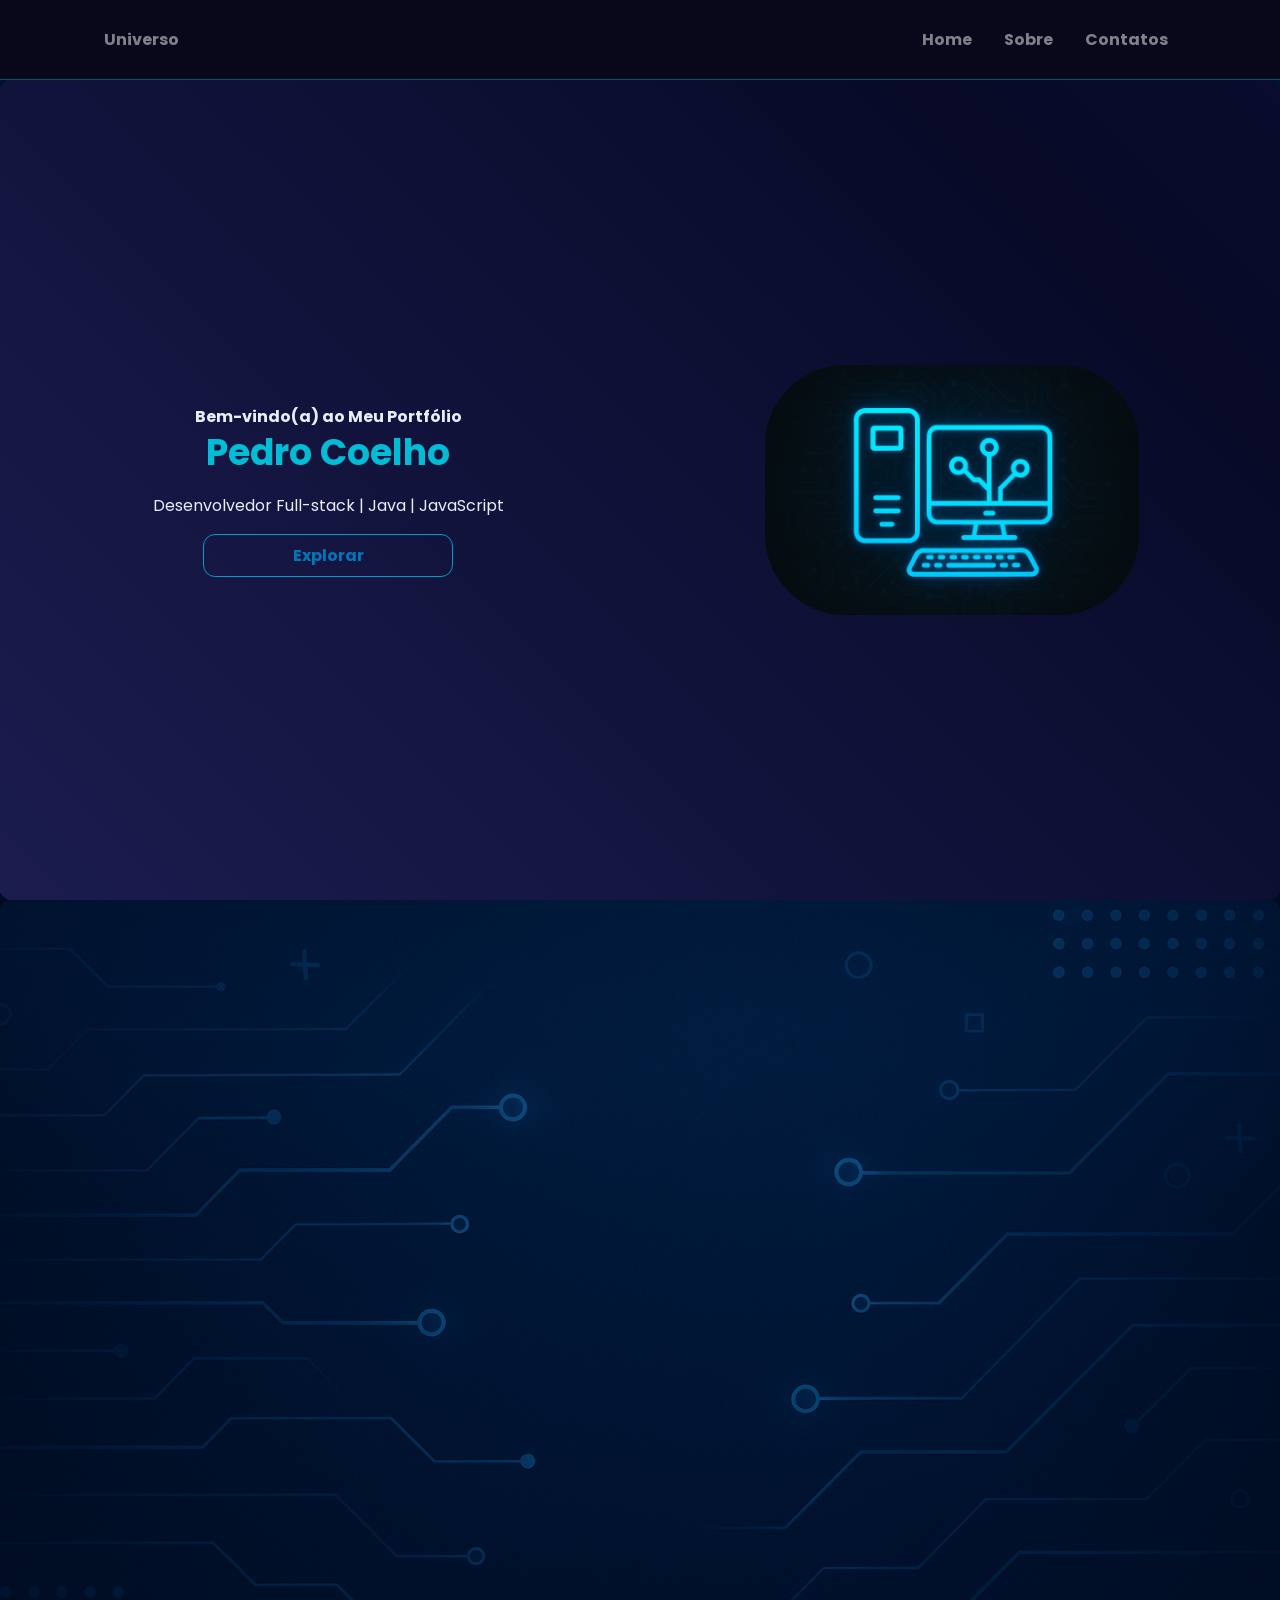
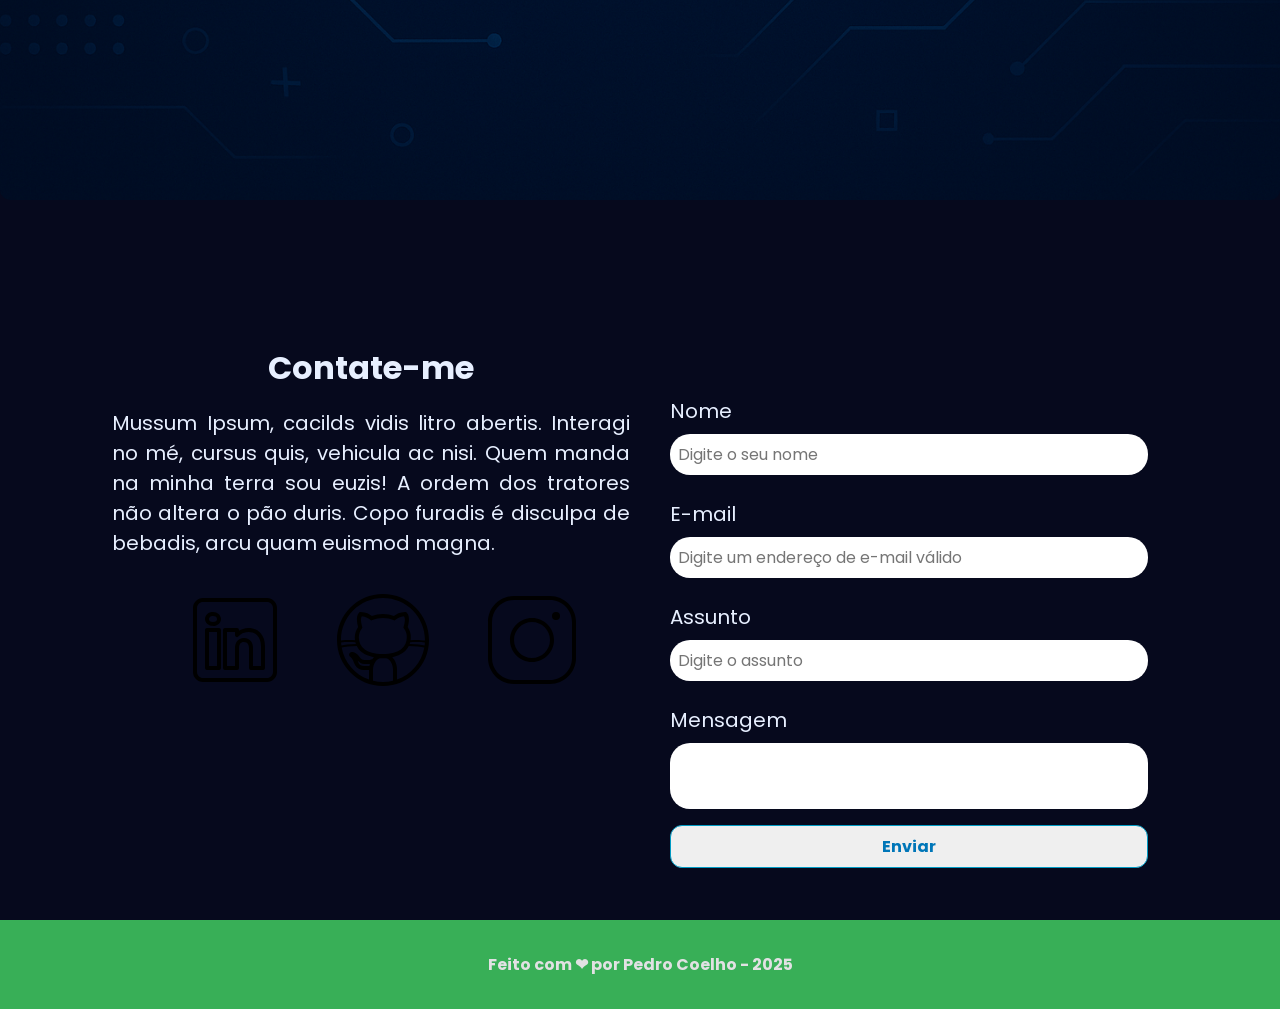
==== commit 2efa0a37: ":sparkles: Estilização" ====
--- a/index.html
+++ b/index.html
@@ -54,26 +54,25 @@
 
         <!-- Seção Home -->
         <section id="home" class="flex home_container">
+            
+                <!-- Texto da seção Home -->
+                <article id="home_texto" class="flex home_content">
+                    <h4>Bem-vindo(a) ao Meu Portfólio</h4>
+                    <h1>Pedro Coelho</h1>
+                    <p> Desenvolvedor Full-stack | Java | JavaScript </p>
+                    <a href="https://github.com/phccoelho" target="_blank" class="botao">Explorar</a>
+                </article>
 
-            <!-- Texto da seção Home -->
-            <article id="home_texto" class="flex home_content">
-                <h4>Bem-vindo ao Novo Universo</h4>
-                <h1>Mundos diferentes para pessoas diferentes</h1>
-                <p>Mussum Ipsum, cacilds vidis litro abertis. Interagi no mé, cursus quis, vehicula ac nisi. Quem manda
-                    na minha terra sou euzis! A ordem dos tratores não altera o pão duris. Copo furadis é disculpa de
-                    bebadis, arcu quam euismod magna.</p>
-                <a href="https://github.com/phccoelho" target="_blank" class="botao">Explorar</a>
-            </article>
-
-            <!-- Imagem da seção  Home -->
-            <article id="home_imagem" class="flex home_content">
-                <img src="./assets/img/astronauta_verde.png" alt="Capacete do astronauta com animação" />
-            </article>
+                <!-- Imagem da seção  Home -->
+                <article id="home_imagem" class="flex home_content">
+                    <img src="./assets/img/Computador_Tecnologico.png" alt="Capacete do astronauta com animação" />
+                </article>
+            
         </section>
 
         <!-- Seção Sobre -->
         <section id="about" class="flex sobre_container">
-
+            
         </section>
 
         <!-- Seção de Contatos -->
--- a/assets/css/styles.css
+++ b/assets/css/styles.css
@@ -24,6 +24,15 @@
     --green-100:#00a67e;
     --green-200:#a0d626;
     --blue:#008789;
+    --darkblue:#202a44;
+    --blue-700:#00509a;
+    --blue-500:#0076b8;
+    --blue-300:#009bc4;
+    --blue-green:#00c0c0;
+    --light-green:#00e2b1;
+    --darkblue-200:#06091D;
+    --whiteblue:#e7efff;
+    --darkblue-100:#191D2E;
 }
 
 html {
@@ -33,8 +42,8 @@
 }
 
 body {
-    background-color: var(--white);
-    color: var(--black-800);
+    background-color: var(--darkblue-200);
+    color: var(--whiteblue);
     -webkit-font-smoothing: antialiased;
     -moz-osx-font-smoothing: grayscale;
 }
@@ -45,18 +54,18 @@
 
 .botao {
     padding: 0.5rem 2rem;
-    border: 1px solid var(--blue);
+    border: 1px solid var(--blue-300);
     border-radius: 0.75rem;
     font-size: 1rem;
     font-weight: 700;
     text-align: center;
-    color: var(--purple-800);
+    color: var(--blue-500);
     background-color: none;
 }
 
 .botao:hover {
     color: var(--white);
-    background-color: var(--green-100);
+    background-color: var(--blue-300);
 }
 
 .flex {
@@ -72,9 +81,9 @@
     top: 0;
     width: 100%;
     height: 5rem;
-    background-color: var(--green);
-    border-bottom: 1px solid var(--green-100);
-    filter: opacity(0.9);
+    background-color:rgb(11, 6, 24);
+    border-bottom: 1px solid var(--blue-300);
+    filter: opacity(0.5);
     z-index: 1000;
 }
 
@@ -84,7 +93,7 @@
 }
 
 .menu_container a:hover{
-    color: var(--black-800);
+    color: var(--blue-300);
 }
 
 .menu_content{
@@ -130,11 +139,46 @@
 
 /* Home */
 
-.home_container{
-    height: calc(100vh - 6.25rem);
-    max-width: 1120px;
-    margin: 1rem auto;
-    padding: 0 1rem;
+.home_container {
+  position: relative;
+  height: calc(100vh - 5rem);
+  margin: 0 auto;
+  padding: 0 1rem;
+  z-index: 1;
+  background-image: url('/assets/img/Fundo_Tecnológico_Azul.png');
+  background-size: cover;
+  background-position: center;
+  overflow: hidden; /* evita que o gradiente vaze */
+}
+
+.home_container::before {
+  content: '';
+  position: absolute;
+  top: -3px;
+  left: -3px;
+  right: -3px;
+  bottom: -3px;
+  z-index: -1;
+  border-radius: 22px;
+  background: linear-gradient(
+    45deg,           
+    #0e132e,
+    #202058,
+    #080a28,
+    #161647,
+    #10d41a
+
+   /* volta ao início */
+  );
+  background-size: 400% 400%;
+  animation: animarBorda 6s linear infinite;
+}
+
+
+@keyframes animarBorda {
+  0% { background-position: 0% 50%; }
+  50% { background-position: 100% 50%; }
+  100% { background-position: 0% 50%; }
 }
 
 .home_container p,
@@ -147,6 +191,7 @@
     font-size: 2.25rem;
     font-weight: 700;
     line-height: 3rem;
+    color:#00bcd4;
 }
 
 .home_container h4{
@@ -167,34 +212,54 @@
 }
 
 .home_content img{
-    width: 75%;
-}
+    width: 60%;
+    border-radius: 80px;
+}
+
+
 
 /* Sobre */
 .sobre_container {
-    max-width: 1120px;
-    margin: -1.25rem auto;
-    padding: 0 1rem;
+    width: 100%;
+    margin: 0;
+    padding: 0 ;
     height: 100vh;
+    background-image: url("/assets/img/Fundo_Tecnológico_Azul.png");
+    background-size: cover;
+    background-position: center;
+    border-radius: 10px;
 }
 
 .sobre_container img {
-    width: 30%;
-    margin: 1rem;
-    border: 5px solid var(--green-100);
+    width: 20%;
+    margin: 3rem;
+    border: 5px solid var();
     border-radius: 50%;
+    animation: brilhoAzul 4s linear infinite;
+}
+@keyframes brilhoAzul {
+  0% {
+    box-shadow: 0 0 10px #1955a3, 0 0 20px #d81efd, 0 0 30px #00bcd4;
+  }
+  50% {
+    box-shadow: 0 0 20px #4217dd, 0 0 30px #1955a3, 0 0 40px #d81efd;
+  }
+  100% {
+    box-shadow: 0 0 10px #1955a3, 0 0 20px #d81efd, 0 0 30px #00bcd4;
+  }
 }
 
 .sobre_container h2 {
-    font-size: 2rem;
+    font-size: 1rem;
     font-weight: bold;
     line-height: 3rem;
     text-align: center;
 }
 
 .sobre_container p {
-    margin: 1rem 0;
-    text-align: center;
+    margin: 1rem 1rem;
+    text-align: center;
+    font-size: 1.2rem;
 }
 
 .sobre_github {
@@ -203,6 +268,7 @@
 
 #sobre_texto {
     margin-left: 2rem;
+
 }
 
 /* Contato */
@@ -326,40 +392,8 @@
     padding: 1rem;
 }
 
-/* Sobre */
-.sobre_container {
-    max-width: 1120px;
-    margin: -1.25rem auto;
-    padding: 0 1rem;
-    height: 100vh;
-}
-
-.sobre_container img {
-    width: 30%;
-    margin: 1rem;
-    border: 5px solid var(--green-100);
-    border-radius: 50%;
-}
-
-.sobre_container h2 {
-    font-size: 2rem;
-    font-weight: bold;
-    line-height: 3rem;
-    text-align: center;
-}
-
-.sobre_container p {
-    margin: 1rem 0;
-    text-align: center;
-}
-
-.sobre_github {
-    justify-content: space-evenly;
-}
-
-#sobre_texto {
-    margin-left: 2rem;
-}
+
+
 
 /* Responsividade Mobile */
 
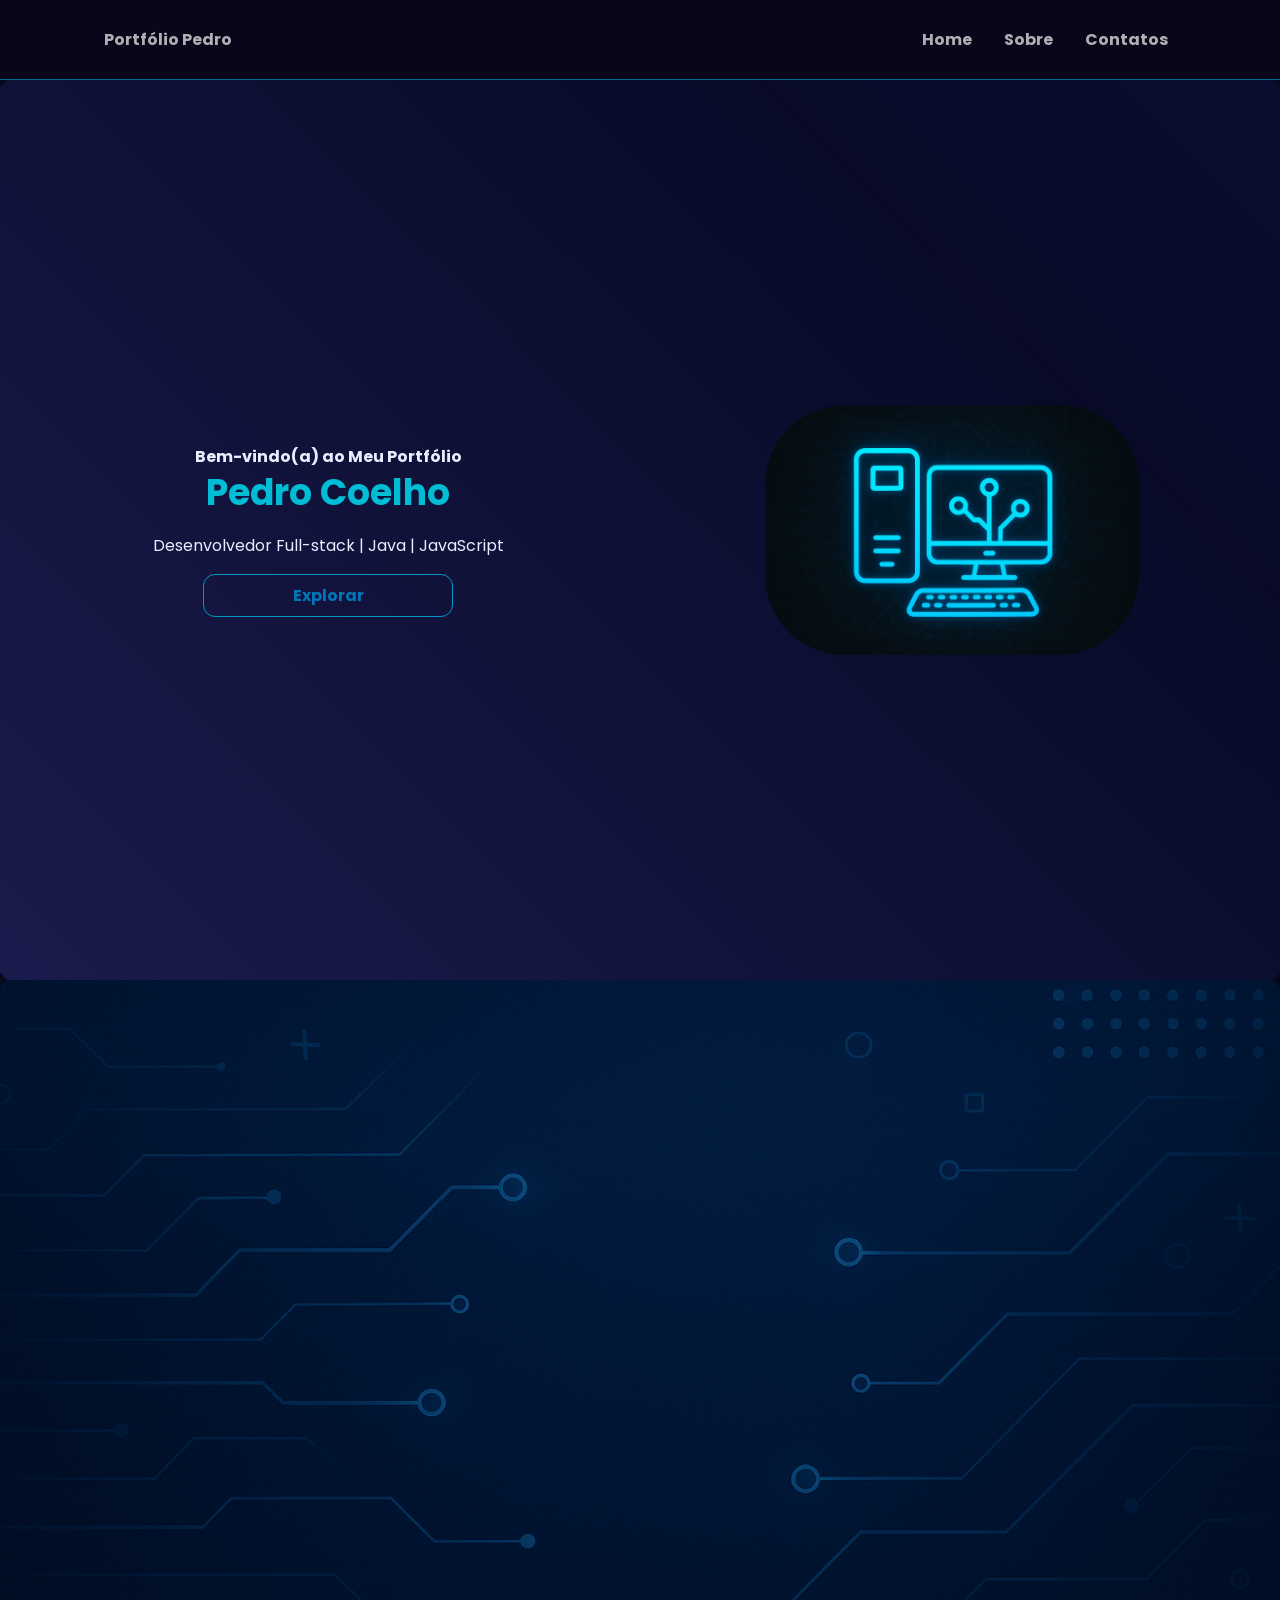
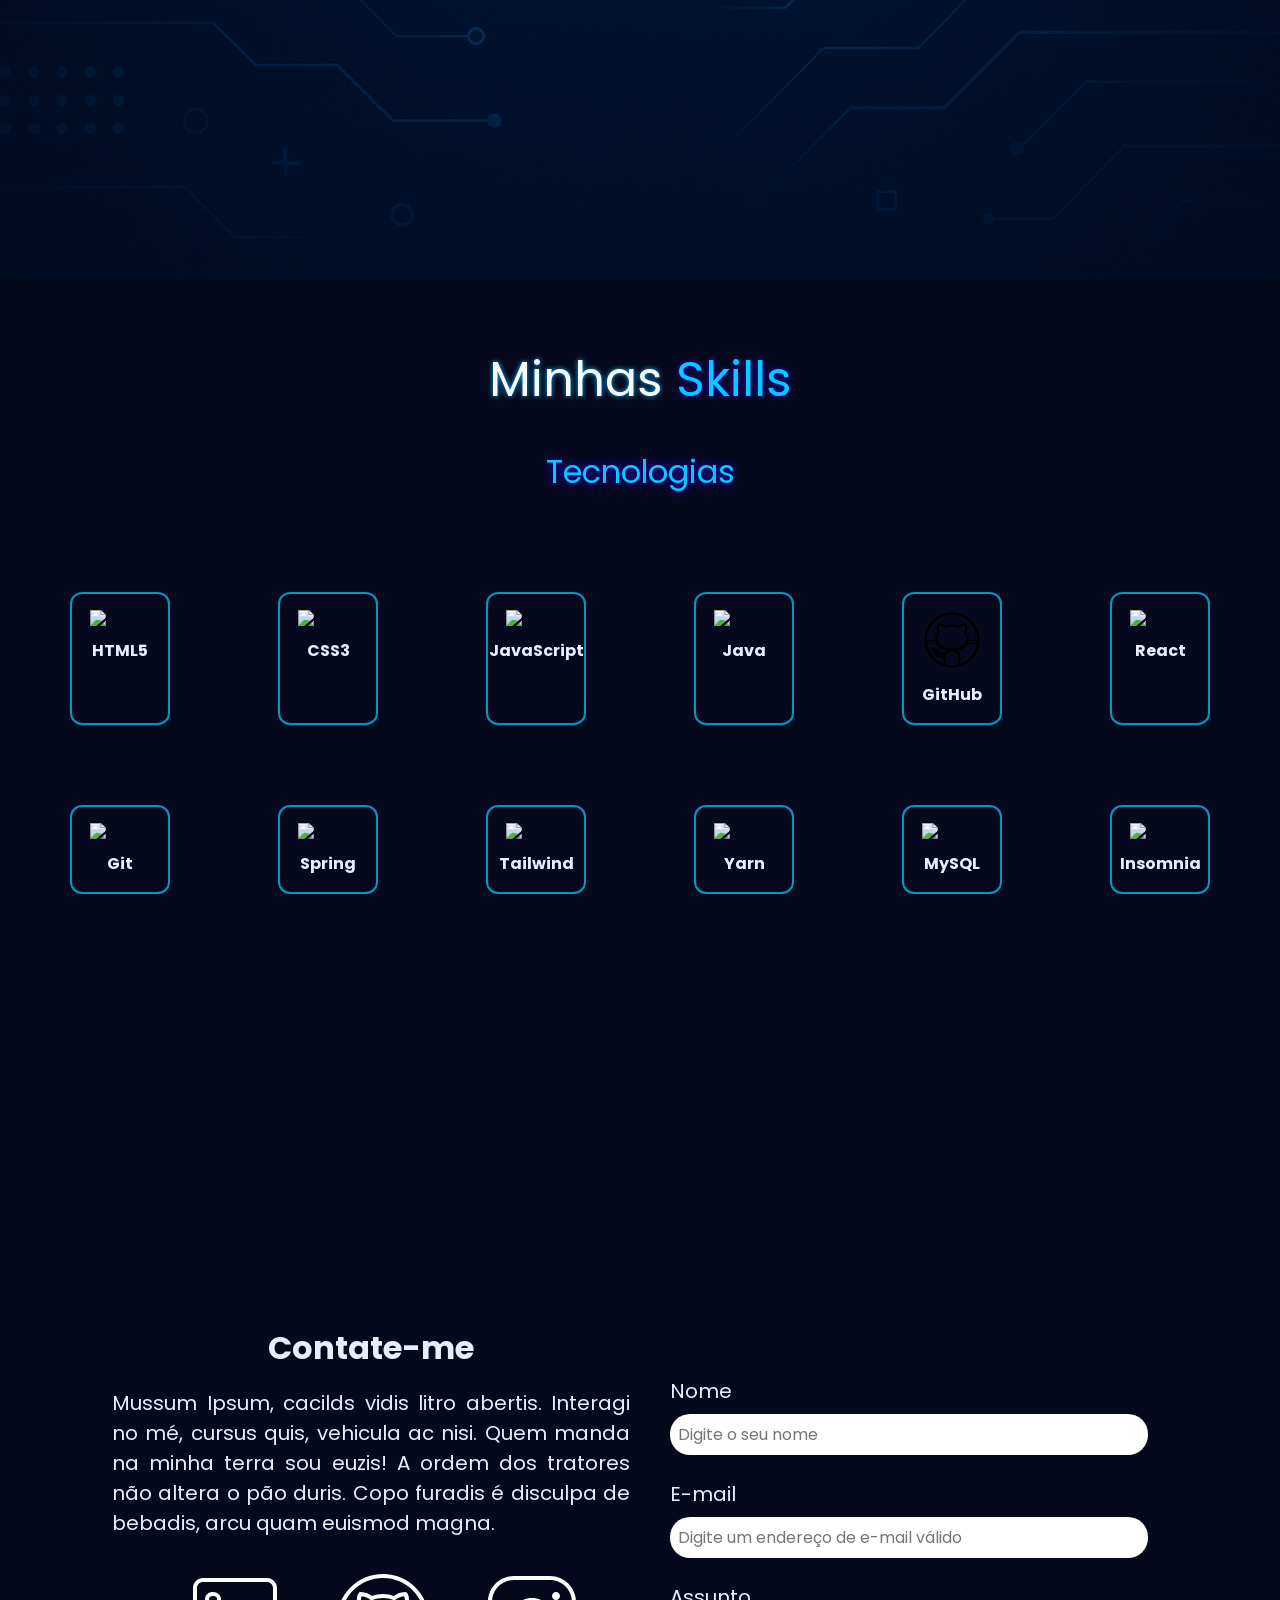
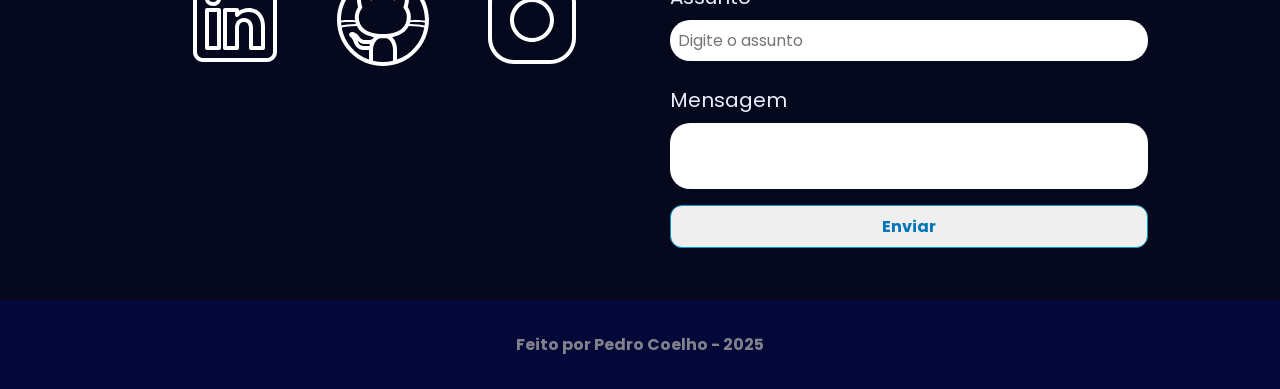
==== commit c38202ba: ":tada: Commit visual" ====
--- a/index.html
+++ b/index.html
@@ -31,7 +31,7 @@
         <div id="header_content" class="menu_content">
             <!-- Título do cabeçalho -->
             <div id="titulo">
-                <a href="#">Universo</a>
+                <a href="#">Portfólio Pedro</a>
             </div>
 
             <!-- Menu -->
@@ -54,26 +54,85 @@
 
         <!-- Seção Home -->
         <section id="home" class="flex home_container">
-            
-                <!-- Texto da seção Home -->
-                <article id="home_texto" class="flex home_content">
-                    <h4>Bem-vindo(a) ao Meu Portfólio</h4>
-                    <h1>Pedro Coelho</h1>
-                    <p> Desenvolvedor Full-stack | Java | JavaScript </p>
-                    <a href="https://github.com/phccoelho" target="_blank" class="botao">Explorar</a>
-                </article>
-
-                <!-- Imagem da seção  Home -->
-                <article id="home_imagem" class="flex home_content">
-                    <img src="./assets/img/Computador_Tecnologico.png" alt="Capacete do astronauta com animação" />
-                </article>
-            
+            <div id="water-bg"></div> <!-- Efeito de fundo com p5.js -->
+
+            <!-- Conteúdo -->
+            <article id="home_texto" class="flex home_content">
+                <h4>Bem-vindo(a) ao Meu Portfólio</h4>
+                <h1>Pedro Coelho</h1>
+                <p> Desenvolvedor Full-stack | Java | JavaScript </p>
+                <a href="https://github.com/phccoelho" target="_blank" class="botao">Explorar</a>
+            </article>
+
+            <article id="home_imagem" class="flex home_content">
+                <img src="./assets/img/Computador_Tecnologico.png" alt="Capacete do astronauta com animação" />
+            </article>
         </section>
 
         <!-- Seção Sobre -->
         <section id="about" class="flex sobre_container">
             
         </section>
+
+        <!-- Seção Tecnologias -->
+        <section id="technologies" class="tech_container">
+            <h1>
+                <span class="destaque-1">Minhas</span> <span class="destaque-2">Skills</span>
+            </h1>
+            <h2 class ="destaque-3">Tecnologias</h2>
+            <div class="tech_grid">
+                <div class="tech_item">
+                <img src="https://cdn.jsdelivr.net/gh/devicons/devicon@latest/icons/html5/html5-original.svg" />
+                <p>HTML5</p>
+                </div>
+                <div class="tech_item">
+                <img src="https://cdn.jsdelivr.net/gh/devicons/devicon@latest/icons/css3/css3-original.svg" />
+                <p>CSS3</p>
+                </div>
+                <div class="tech_item">
+                <img src="https://cdn.jsdelivr.net/gh/devicons/devicon@latest/icons/javascript/javascript-original.svg" />
+                <p>JavaScript</p>
+                </div>
+                <div class="tech_item">
+                <img src="https://cdn.jsdelivr.net/gh/devicons/devicon@latest/icons/java/java-original.svg" />
+                <p>Java</p>
+                </div>
+                <div class="tech_item">
+                <img src="./assets/img/github.svg" alt="GitHub">
+                <p>GitHub</p>
+                </div>
+                <div class="tech_item">
+                <img src="https://cdn.jsdelivr.net/gh/devicons/devicon@latest/icons/react/react-original.svg" />
+                <p>React</p>
+                </div>
+                <div class="tech_item">
+                <img src="https://cdn.jsdelivr.net/gh/devicons/devicon@latest/icons/git/git-original.svg" />
+                <p>Git</p>
+                </div>
+                <div class="tech_item">
+                <img src="https://cdn.jsdelivr.net/gh/devicons/devicon@latest/icons/spring/spring-original.svg" />
+                <p>Spring</p>
+                </div>
+                <div class="tech_item">
+                <img src="https://cdn.jsdelivr.net/gh/devicons/devicon@latest/icons/tailwindcss/tailwindcss-original.svg" />
+                <p>Tailwind</p>
+                </div>
+                <div class="tech_item">
+                <img src="https://cdn.jsdelivr.net/gh/devicons/devicon@latest/icons/yarn/yarn-original.svg" />
+                <p>Yarn</p>
+                </div>
+                <div class="tech_item">
+                <img src="https://cdn.jsdelivr.net/gh/devicons/devicon@latest/icons/mysql/mysql-original.svg" />
+                <p>MySQL</p>
+                </div>
+                <div class="tech_item">
+                <img src="https://cdn.jsdelivr.net/gh/devicons/devicon@latest/icons/insomnia/insomnia-original.svg" />
+                <p>Insomnia</p>
+                </div>
+                
+            </div>
+        </section>
+        <!-- Seção Projetos-->
 
         <!-- Seção de Contatos -->
         <section id="contact" class="contato_container">
@@ -87,15 +146,15 @@
                 <!-- Redes Sociais -->
                 <div id="icones_redes_sociais" class="social_container">
                     <a href="" target="_blank" class="social_icon">
-                        <img src="./assets/img/linkedin.svg" alt="Ícone do LinkedIn" />
+                        <img src="./assets/img2/img/linkedin01.svg" alt="Ícone do LinkedIn" />
                     </a>
 
                     <a href="" target="_blank" class="social_icon">
-                        <img src="./assets/img/github.svg" alt="Ícone do GitHub" />
+                        <img src="./assets/img2/img/github01.svg" alt="Ícone do GitHub" />
                     </a>
 
                     <a href="" target="_blank" class="social_icon">
-                        <img src="./assets/img/instagram.svg" alt="Ícone do Instagram" />
+                        <img src="./assets/img2/img/instagram01.svg" alt="Ícone do Instagram" />
                     </a>
                 </div>
             </article>
@@ -130,12 +189,16 @@
 
     <!-- Rodapé da página -->
     <footer>
-        Feito com ❤ por Pedro Coelho - 2025
+        Feito por Pedro Coelho - 2025
     </footer>
 
     <!-- Script JavaScript -->
+    <script src="https://cdnjs.cloudflare.com/ajax/libs/p5.js/1.4.2/p5.min.js"></script>
+
     <script src="./assets/js/script.js"></script> 
 
+
+
 </body>
 
 </html>
--- a/assets/css/styles.css
+++ b/assets/css/styles.css
@@ -83,7 +83,7 @@
     height: 5rem;
     background-color:rgb(11, 6, 24);
     border-bottom: 1px solid var(--blue-300);
-    filter: opacity(0.5);
+    filter: opacity(0.7);
     z-index: 1000;
 }
 
@@ -141,11 +141,11 @@
 
 .home_container {
   position: relative;
-  height: calc(100vh - 5rem);
+  height: calc(100vh );
   margin: 0 auto;
   padding: 0 1rem;
   z-index: 1;
-  background-image: url('/assets/img/Fundo_Tecnológico_Azul.png');
+  
   background-size: cover;
   background-position: center;
   overflow: hidden; /* evita que o gradiente vaze */
@@ -180,6 +180,22 @@
   50% { background-position: 100% 50%; }
   100% { background-position: 0% 50%; }
 }
+#water-bg {
+  position: absolute;
+  top: 0; left: 0;
+  width: 100%;
+  height: 100%;
+  z-index: 0;
+  pointer-events: none;
+  overflow: hidden;
+}
+
+
+@keyframes animarBorda {
+  0% { background-position: 0% 50%; }
+  50% { background-position: 100% 50%; }
+  100% { background-position: 0% 50%; }
+}
 
 .home_container p,
 h1,
@@ -271,6 +287,80 @@
 
 }
 
+/* Tecnologias */
+
+.tech_container {
+  height: 100vh;  
+  padding: 4rem 2rem;
+  text-align: center;
+  
+}
+
+.tech_container h1{
+    font-size: 3rem;
+    margin-bottom: 2rem;
+    color: var(--white);
+}
+/* Personalização Minhas Skills e Tecnologia  */
+.destaque-1 {
+  color: var(--white); 
+  text-shadow: 0 0 5px #00b7ff;
+}
+
+.destaque-2 {
+  color: #01ccff; /* azul neon/verde água */
+  text-shadow: 0 0 5px #2600ff; 
+}
+
+.destaque-3{
+  text-shadow: 0 0 10px #2600ff; 
+}
+
+.tech_container h2 {
+  font-size: 2rem;
+  margin-bottom: 5rem;
+  color: #01ccff;
+  
+}
+
+.tech_grid {
+  padding-top: 1rem;
+  padding-bottom: 1rem;
+  display: grid;
+  grid-template-columns: repeat(6, 1fr);
+  gap: 2rem;
+  row-gap: 5rem;
+  justify-items: center;
+}
+
+.tech_item {
+  display: flex;
+  flex-direction: column;
+  align-items: center;
+  width: 100px;
+  padding: 1rem;
+  border: 2px solid var(--blue-300); /* borda azul */
+  border-radius: 12px;
+  transition: transform 0.3s ease, border-color 0.3s ease;
+  animation: brilhoAzul 4s linear infinite;
+}
+
+.tech_item img {
+  width: 60px;
+  margin-bottom: 0.5rem;
+}
+
+.tech_item p {
+  margin-top: 0.25rem;
+  color: var(--whiteblue);
+  font-size: 1rem;
+  font-weight: bold;
+}
+
+.tech_item:hover {
+  transform: scale(1.1);
+}
+
 /* Contato */
 
 .contato_container{
@@ -311,14 +401,12 @@
 }
 
 .social_icon:hover{
-    filter:brightness(0) 
-            saturate(100%) 
-            invert(70%) 
-            sepia(22%) 
-            saturate(680%) 
-            hue-rotate(72deg) 
-            brightness(98%) 
-            contrast(85%);
+    filter:  invert(60%) 
+             sepia(96%) 
+             saturate(2700%) 
+             hue-rotate(180deg) 
+             brightness(102%) 
+             contrast(102%);
 }
 
 /* Formulário */
@@ -364,8 +452,8 @@
     font-weight: bold;
     text-align: center;
     color: var(--white);
-    background-color: var(--green);
-    filter: opacity(0.9);
+    background-color: #010653;
+    filter: opacity(0.5);
 }
 
 
